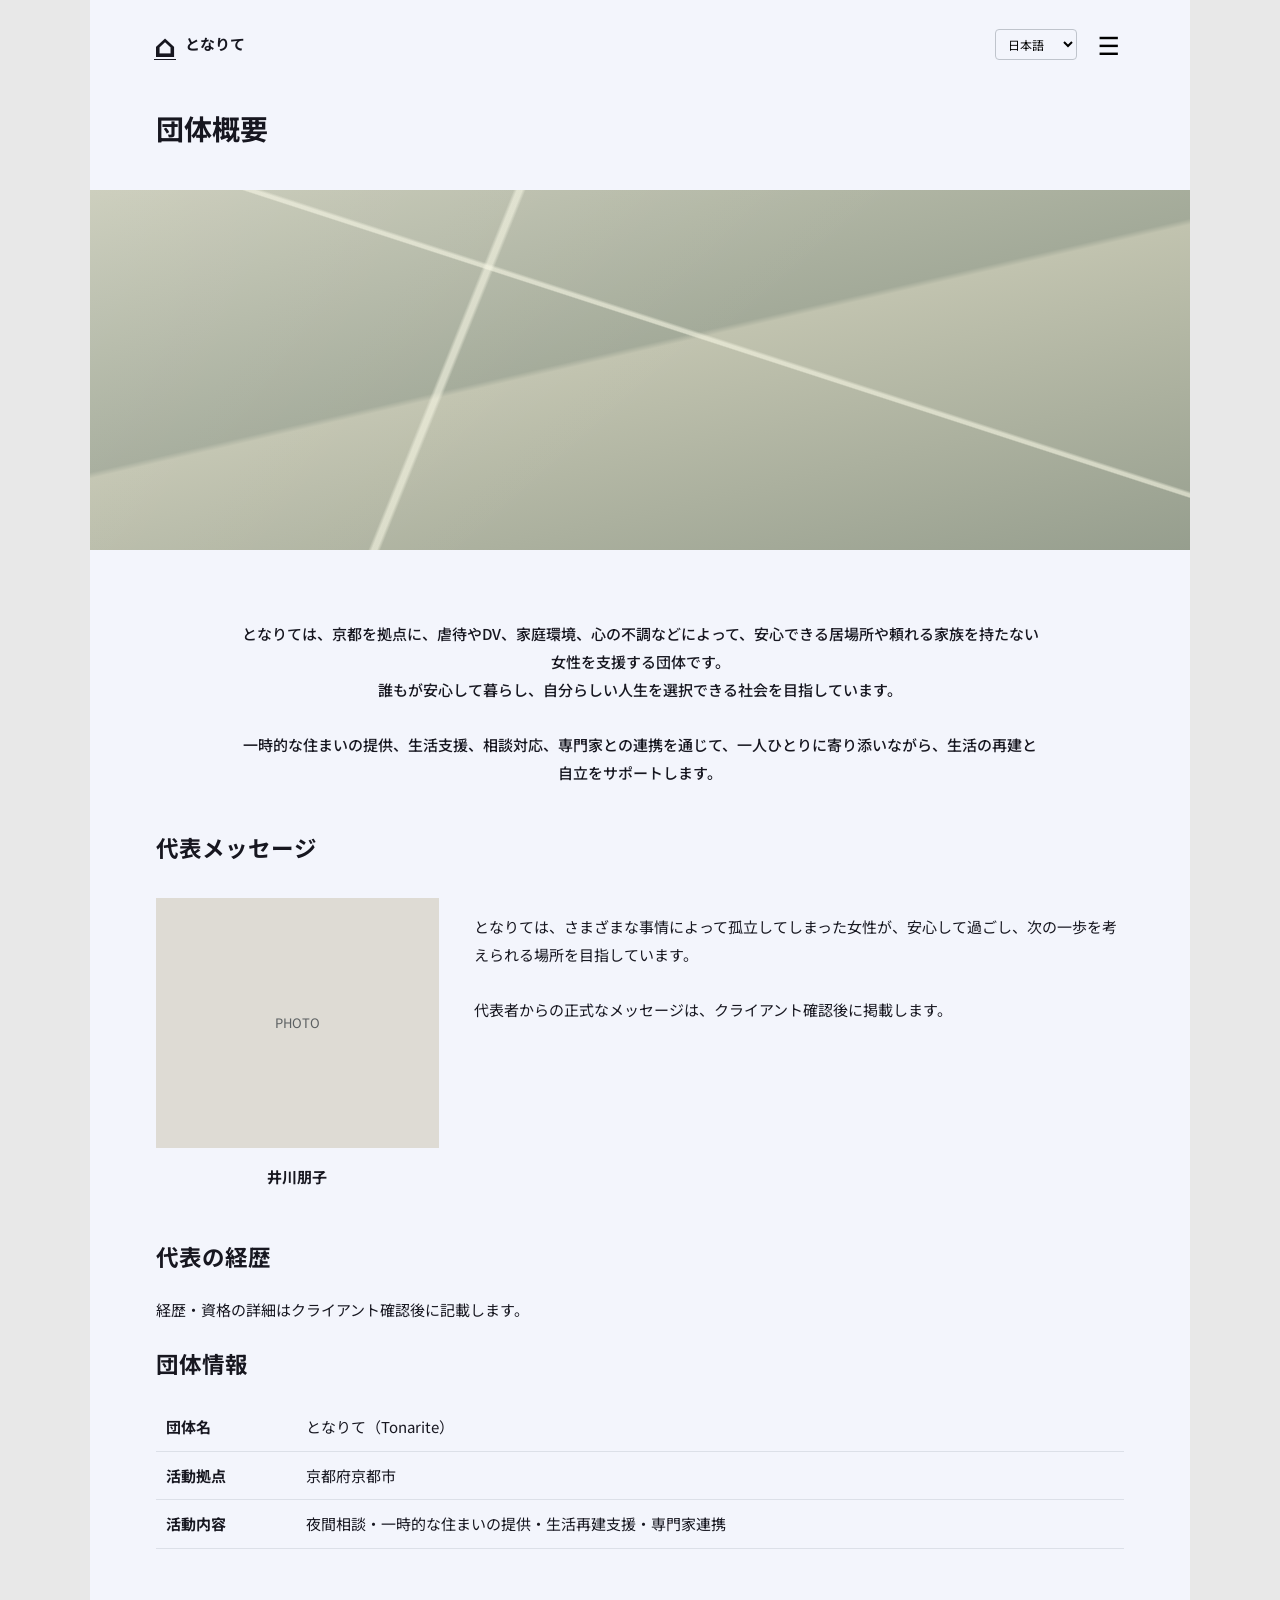
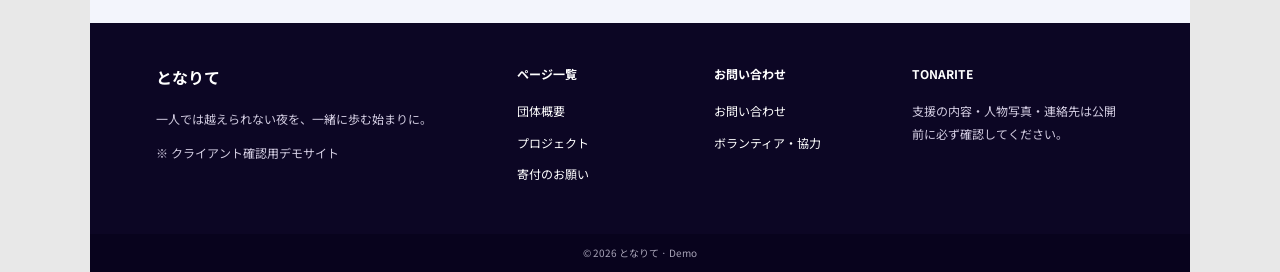
==== about.html @ 077ed41c "Add files via upload" ====
<!doctype html>
<html lang="ja"><head><meta charset="utf-8"><meta name="viewport" content="width=device-width,initial-scale=1"><meta name="description" content="となりて — 一人では越えられない夜を、一緒に歩む始まりに。"><title>団体概要 | となりて</title><link rel="stylesheet" href="style.css"></head>
<body data-page="about">
<header class="site-header"><a class="brand" href="index.html" aria-label="となりて ホーム"><span class="brand-icon">⌂</span><span>となりて</span></a><div class="header-actions"><label class="sr-only" for="lang">Language</label><select id="lang" aria-label="Language"><option value="ja">日本語</option><option value="en">English</option><option value="es">Español</option><option value="zh">中文</option></select><button class="menu-toggle" id="menu-toggle" aria-expanded="false" aria-controls="site-nav" aria-label="メニューを開く">☰</button></div><nav id="site-nav" class="site-nav" aria-label="主なメニュー"><a href="index.html" data-t="navHome">ホーム</a><a href="about.html" data-t="navAbout">団体概要</a><a href="projects.html" data-t="navProjects">プロジェクト</a><a href="donation.html" data-t="navDonate">寄付のお願い</a><a href="contact.html" data-t="navContact">お問い合わせ</a></nav></header>
<main id="app"></main>
<footer class="footer"><div class="footer-inner"><div><h2>となりて</h2><p data-t="footerLine">一人では越えられない夜を、一緒に歩む始まりに。</p><p class="small">※ クライアント確認用デモサイト</p></div><div><h3 data-t="footerExplore">ページ一覧</h3><a href="about.html" data-t="navAbout">団体概要</a><a href="projects.html" data-t="navProjects">プロジェクト</a><a href="donation.html" data-t="navDonate">寄付のお願い</a></div><div><h3 data-t="footerSupport">お問い合わせ</h3><a href="contact.html" data-t="navContact">お問い合わせ</a><a href="contact.html?type=general" data-t="navVolunteer">ボランティア・協力</a></div><div><h3>TONARITE</h3><p class="small" data-t="footerNotice">支援の内容・人物写真・連絡先は公開前に必ず確認してください。</p></div></div><div class="copyright">© 2026 となりて · Demo</div></footer>
<script src="script.js" defer></script></body></html>
---- style.css ----
@import url('https://fonts.googleapis.com/css2?family=Noto+Sans+JP:wght@400;500;600;700&display=swap');
:root{--bg:#f3f5fc;--ink:#171720;--navy:#0c0624;--muted:#53575d;--yellow:#ffda76;--sage:#a9ae99}*{box-sizing:border-box}html{scroll-behavior:smooth}body{margin:0;background:#e8e8e8;color:var(--ink);font:15px/1.85 'Noto Sans JP',system-ui,sans-serif}a{color:inherit}button,select,input,textarea{font:inherit}button,a,select{touch-action:manipulation}button{cursor:pointer}.site-header,main,.footer{max-width:1100px;margin:auto}.site-header{background:var(--bg);display:flex;align-items:center;justify-content:space-between;padding:20px 5%;position:relative;z-index:5;min-height:84px}.brand{display:flex;align-items:center;gap:9px;text-decoration:none;font-size:15px;font-weight:700}.brand-icon{font-size:31px;line-height:1;border-bottom:1px solid}.header-actions{display:flex;align-items:center;gap:15px}#lang{background:transparent;border:1px solid #bfc4cc;padding:5px 8px;border-radius:4px;font-size:12px}.menu-toggle{border:0;background:none;font-size:25px}.site-nav{display:none;position:absolute;top:100%;left:0;right:0;background:#fff;box-shadow:0 13px 20px #0002;padding:16px 5%;gap:13px;flex-direction:column}.site-nav.open{display:flex}.site-nav a{text-decoration:none;padding:7px 0;font-weight:600}.site-nav a:hover,.footer a:hover{text-decoration:underline}main{min-height:420px;background:var(--bg);padding-bottom:44px}.container{padding:30px 6%}.section{padding:24px 6% 36px}.section h2,.container h1{margin:0 0 16px;font-size:clamp(21px,2.5vw,29px);line-height:1.4}.section p{margin:0 auto 22px;max-width:760px}.center{text-align:center}.hero{background:var(--yellow);min-height:235px;display:grid;place-items:center;padding:45px 20px;text-align:center}.hero h1{font-size:clamp(22px,3.5vw,38px);line-height:1.65;max-width:720px;margin:0}.banner{min-height:220px;display:grid;place-items:center;padding:32px;text-align:center;position:relative;background-color:#adb19d;background-image:linear-gradient(112deg,transparent 34%,#f7f7e49a 34.3%,#f7f7e49a 34.7%,transparent 35%),linear-gradient(18deg,transparent 57%,#f7f7e499 57.2%,#f7f7e499 57.6%,transparent 58%),linear-gradient(167deg,#c7c9b6,#a3aa99 46%,#c1c3af 47%,#969e8e);overflow:hidden}.banner:after{content:'';position:absolute;inset:0;pointer-events:none;background:linear-gradient(140deg,#ffffff1c,transparent 55%)}.banner>*{position:relative;z-index:1}.banner a{text-decoration:none;font-weight:700}.banner:hover{filter:brightness(1.035)}.banner.large{min-height:360px}.banner.light{background-color:#e5e2de;background-image:linear-gradient(135deg,#e4e0db 40%,#c6c1bd 40%,#e1dedb 70%)}.banner.cover{color:#fff;text-shadow:0 1px 5px #0005}.intro{padding:45px 7%}.intro p{max-width:700px;margin:0 auto;font-weight:500}.project-grid,.activity-grid{display:grid;grid-template-columns:repeat(2,minmax(0,1fr));gap:22px}.project-tile{min-height:180px;display:flex;align-items:center;justify-content:center;color:#171720;text-decoration:none;font-weight:700;text-align:center;padding:15px}.project-tile:hover{transform:translateY(-3px);transition:.2s}.small{font-size:12px}.footer{color:#fff;background:var(--navy)}.footer-inner{padding:40px 6%;display:grid;grid-template-columns:2fr 1fr 1fr 1.3fr;gap:34px}.footer h2,.footer h3{font-size:16px;margin:0 0 15px}.footer h3{font-size:12px}.footer a{display:block;text-decoration:none;font-size:12px;margin-bottom:9px}.footer p{font-size:12px;color:#d2cce1}.copyright{text-align:center;padding:10px;background:#08031d;color:#a8a4b8;font-size:10px}.page-title{padding:15px 6% 35px}.page-title h1{font-size:28px;margin:0}.body-copy{max-width:800px;margin:40px auto;white-space:pre-line;text-align:center;font-weight:500}.split{display:grid;grid-template-columns:1fr 2.3fr;gap:35px;align-items:start;margin:30px 0}.portrait{min-height:250px;background:#dedbd4;display:grid;place-items:center;color:#5c6062;font-size:13px}.placeholder{min-height:170px;background:linear-gradient(140deg,#f1efed 0%,#c9c9c7 51%,#eee 52%);display:grid;place-items:center;color:#777;font-size:12px}.text-block{white-space:pre-line}.timeline{padding-left:20px}.timeline li{margin:7px 0}.info-table{width:100%;border-collapse:collapse}.info-table td{padding:10px;border-bottom:1px solid #dce0e8;vertical-align:top}.info-table td:first-child{font-weight:700;width:140px}.feature{padding:32px 0;scroll-margin-top:15px}.feature h2{font-size:21px;margin-bottom:8px}.feature p{margin:0 0 14px}.feature .banner{min-height:235px}.people{display:grid;grid-template-columns:repeat(4,1fr);gap:15px}.person{text-align:center}.person .portrait{min-height:145px}.donation-options{display:grid;grid-template-columns:repeat(3,1fr);gap:14px}.donation-choice{border:2px solid #d4d8df;background:#fff;padding:20px 8px;text-align:center;min-width:0}.donation-choice.active{border-color:#4e604d;background:#e3e9df}.donation-choice strong{display:block;font-size:24px}.donate-panel{max-width:720px;margin:20px auto;text-align:center}.segmented{display:flex;justify-content:center;flex-wrap:wrap;gap:6px;margin-bottom:20px}.segmented button{padding:10px 16px;border:1px solid #bdc2ca;background:#fff}.segmented button.active{background:var(--navy);color:#fff}.button{display:inline-block;border:0;background:var(--navy);color:white;text-decoration:none;font-weight:700;padding:14px 34px;margin:15px 0;text-align:center}.button:hover{background:#2a2050}.notice{color:#575b64;font-size:13px}.voice{display:grid;grid-template-columns:120px 1fr;gap:22px;margin:24px 0;align-items:center}.voice .placeholder{min-height:120px}.form-wrap{max-width:750px;margin:auto}.form-row{margin:18px 0}.form-row label{display:block;font-weight:600;margin-bottom:6px}.form-row input,.form-row textarea,.form-row select{background:#fff;border:1px solid #a9b0ba;padding:12px;width:100%;border-radius:3px}.form-row textarea{min-height:160px}.form-hint{font-size:12px;color:#555a62}.radio-pair{display:grid;grid-template-columns:1fr 1fr;gap:12px}.radio-card{border:1px solid #bbc2c9;padding:16px;background:#fff}.radio-card:has(input:checked){border:2px solid #62755c;background:#e7eee4}.status{padding:12px;margin-top:13px;background:#ffefce}.safety{background:#fff9eb;padding:18px;border-left:4px solid #e7b64b;font-size:13px}.sr-only{position:absolute;width:1px;height:1px;overflow:hidden;clip:rect(0,0,0,0)}@media(max-width:680px){body{font-size:14px}.site-header{padding:13px 5%;min-height:65px}.hero{min-height:230px}.banner.large{min-height:270px}.project-grid,.activity-grid{gap:12px}.project-tile{min-height:132px;font-size:12px}.footer-inner{grid-template-columns:repeat(2,1fr);gap:22px}.split{grid-template-columns:1fr}.portrait{min-height:180px}.people{grid-template-columns:repeat(2,1fr)}.donation-options{gap:7px}.donation-choice strong{font-size:18px}.donation-choice{padding:12px 4px}.voice{grid-template-columns:75px 1fr;gap:12px}.voice .placeholder{min-height:80px}.radio-pair{grid-template-columns:1fr}.info-table td:first-child{width:100px}.container{padding:26px 5%}}
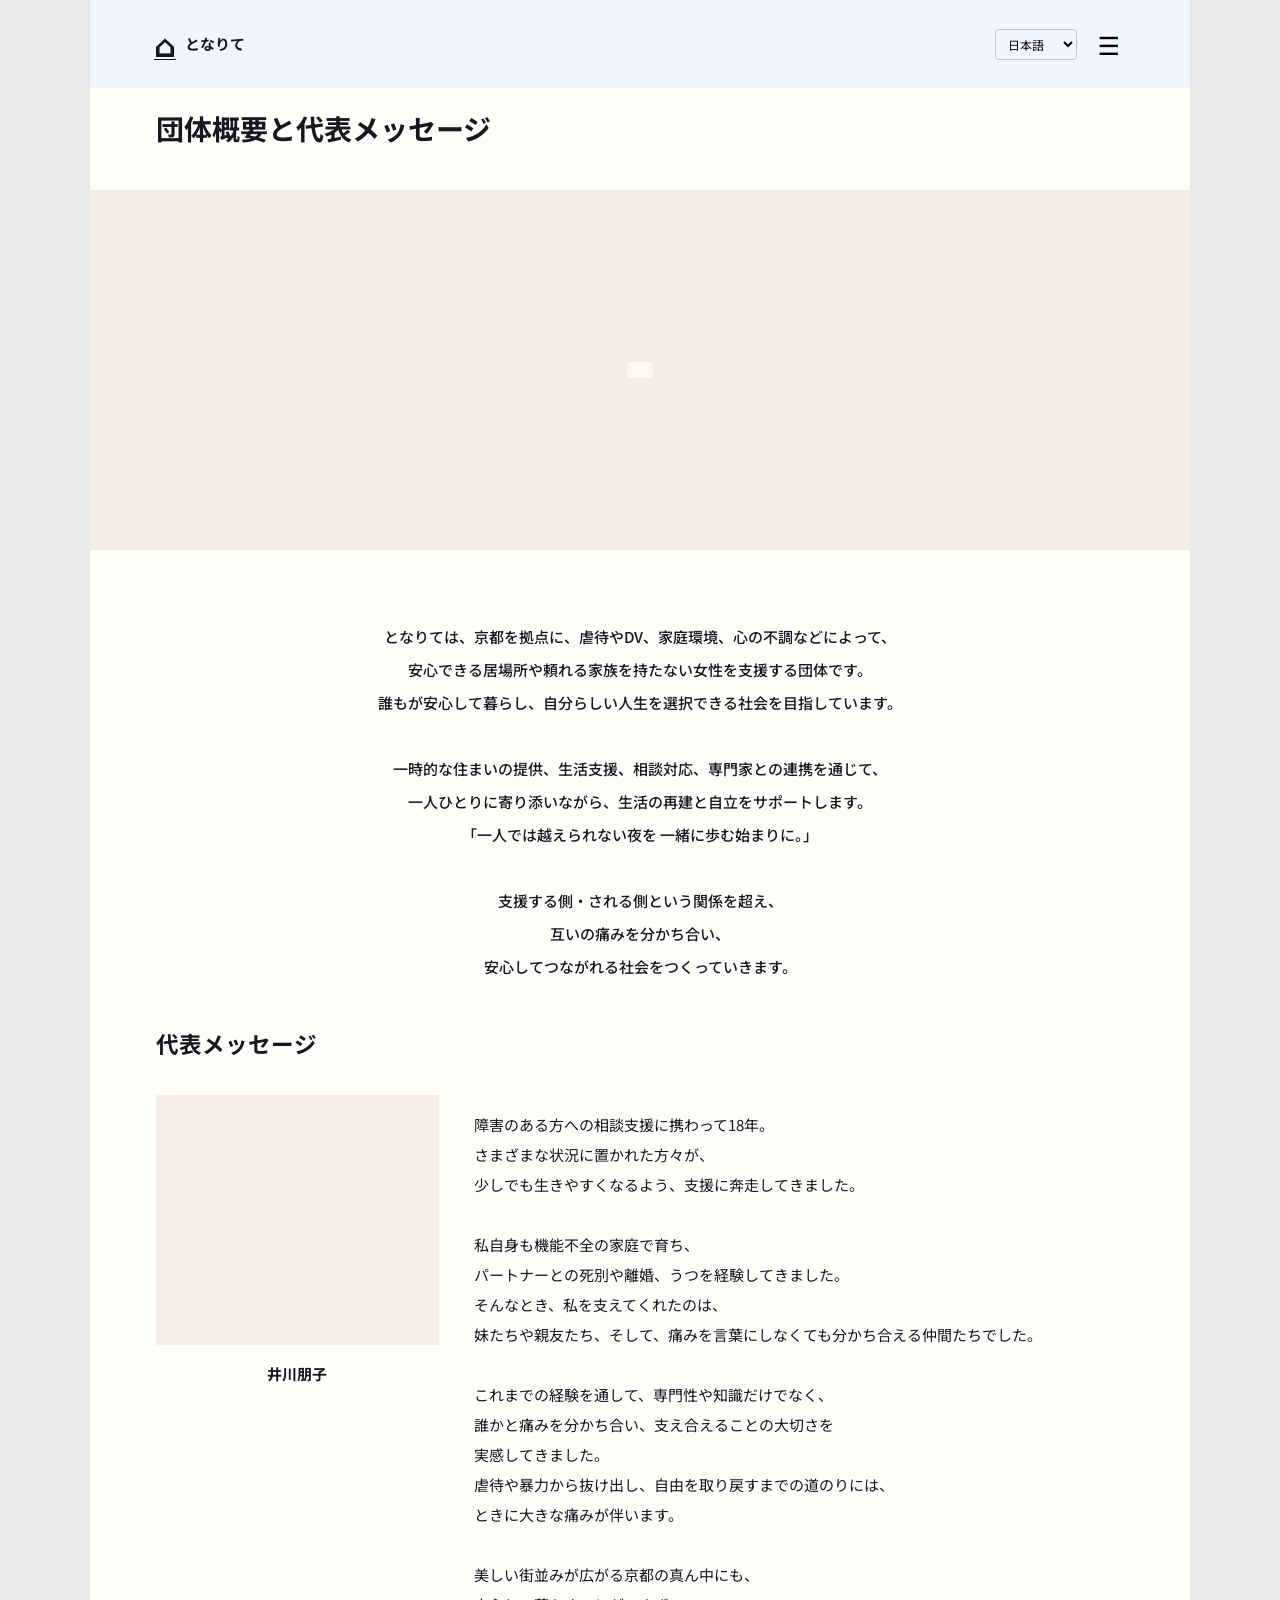
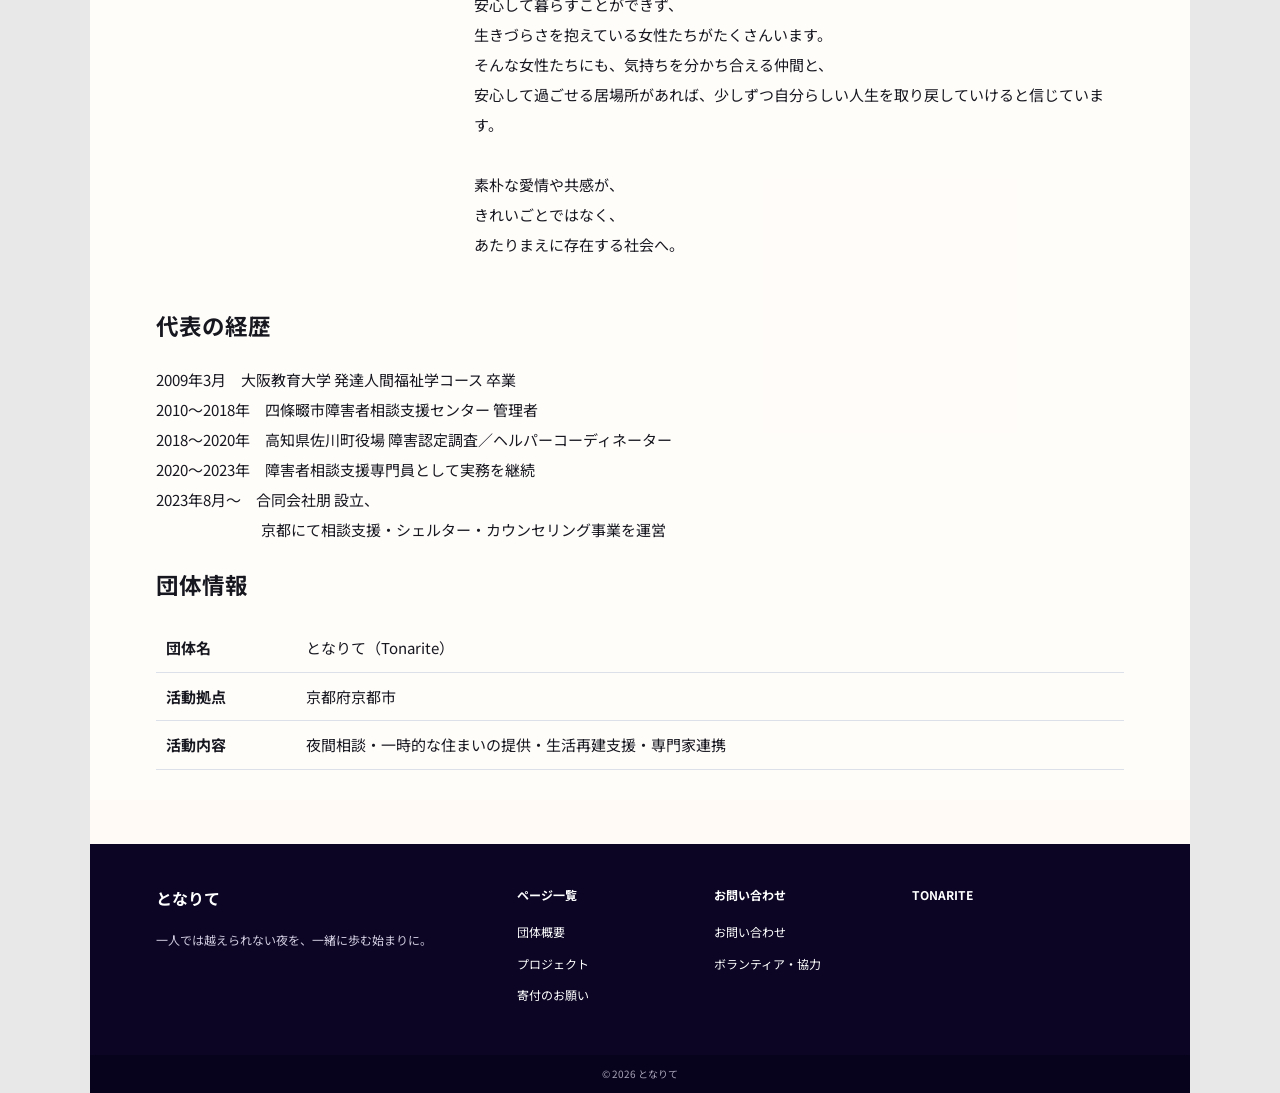
==== commit 02434e6d: "Add files via upload" ====
--- a/about.html
+++ b/about.html
@@ -3,5 +3,5 @@
 <body data-page="about">
 <header class="site-header"><a class="brand" href="index.html" aria-label="となりて ホーム"><span class="brand-icon">⌂</span><span>となりて</span></a><div class="header-actions"><label class="sr-only" for="lang">Language</label><select id="lang" aria-label="Language"><option value="ja">日本語</option><option value="en">English</option><option value="es">Español</option><option value="zh">中文</option></select><button class="menu-toggle" id="menu-toggle" aria-expanded="false" aria-controls="site-nav" aria-label="メニューを開く">☰</button></div><nav id="site-nav" class="site-nav" aria-label="主なメニュー"><a href="index.html" data-t="navHome">ホーム</a><a href="about.html" data-t="navAbout">団体概要</a><a href="projects.html" data-t="navProjects">プロジェクト</a><a href="donation.html" data-t="navDonate">寄付のお願い</a><a href="contact.html" data-t="navContact">お問い合わせ</a></nav></header>
 <main id="app"></main>
-<footer class="footer"><div class="footer-inner"><div><h2>となりて</h2><p data-t="footerLine">一人では越えられない夜を、一緒に歩む始まりに。</p><p class="small">※ クライアント確認用デモサイト</p></div><div><h3 data-t="footerExplore">ページ一覧</h3><a href="about.html" data-t="navAbout">団体概要</a><a href="projects.html" data-t="navProjects">プロジェクト</a><a href="donation.html" data-t="navDonate">寄付のお願い</a></div><div><h3 data-t="footerSupport">お問い合わせ</h3><a href="contact.html" data-t="navContact">お問い合わせ</a><a href="contact.html?type=general" data-t="navVolunteer">ボランティア・協力</a></div><div><h3>TONARITE</h3><p class="small" data-t="footerNotice">支援の内容・人物写真・連絡先は公開前に必ず確認してください。</p></div></div><div class="copyright">© 2026 となりて · Demo</div></footer>
+<footer class="footer"><div class="footer-inner"><div><h2>となりて</h2><p data-t="footerLine">一人では越えられない夜を、一緒に歩む始まりに。</p></div><div><h3 data-t="footerExplore">ページ一覧</h3><a href="about.html" data-t="navAbout">団体概要</a><a href="projects.html" data-t="navProjects">プロジェクト</a><a href="donation.html" data-t="navDonate">寄付のお願い</a></div><div><h3 data-t="footerSupport">お問い合わせ</h3><a href="contact.html" data-t="navContact">お問い合わせ</a><a href="contact.html?type=general" data-t="navVolunteer">ボランティア・協力</a></div><div><h3>TONARITE</h3></div></div><div class="copyright">© 2026 となりて</div></footer>
 <script src="script.js" defer></script></body></html>
--- a/style.css
+++ b/style.css
@@ -1,2 +1,27 @@
 @import url('https://fonts.googleapis.com/css2?family=Noto+Sans+JP:wght@400;500;600;700&display=swap');
-:root{--bg:#f3f5fc;--ink:#171720;--navy:#0c0624;--muted:#53575d;--yellow:#ffda76;--sage:#a9ae99}*{box-sizing:border-box}html{scroll-behavior:smooth}body{margin:0;background:#e8e8e8;color:var(--ink);font:15px/1.85 'Noto Sans JP',system-ui,sans-serif}a{color:inherit}button,select,input,textarea{font:inherit}button,a,select{touch-action:manipulation}button{cursor:pointer}.site-header,main,.footer{max-width:1100px;margin:auto}.site-header{background:var(--bg);display:flex;align-items:center;justify-content:space-between;padding:20px 5%;position:relative;z-index:5;min-height:84px}.brand{display:flex;align-items:center;gap:9px;text-decoration:none;font-size:15px;font-weight:700}.brand-icon{font-size:31px;line-height:1;border-bottom:1px solid}.header-actions{display:flex;align-items:center;gap:15px}#lang{background:transparent;border:1px solid #bfc4cc;padding:5px 8px;border-radius:4px;font-size:12px}.menu-toggle{border:0;background:none;font-size:25px}.site-nav{display:none;position:absolute;top:100%;left:0;right:0;background:#fff;box-shadow:0 13px 20px #0002;padding:16px 5%;gap:13px;flex-direction:column}.site-nav.open{display:flex}.site-nav a{text-decoration:none;padding:7px 0;font-weight:600}.site-nav a:hover,.footer a:hover{text-decoration:underline}main{min-height:420px;background:var(--bg);padding-bottom:44px}.container{padding:30px 6%}.section{padding:24px 6% 36px}.section h2,.container h1{margin:0 0 16px;font-size:clamp(21px,2.5vw,29px);line-height:1.4}.section p{margin:0 auto 22px;max-width:760px}.center{text-align:center}.hero{background:var(--yellow);min-height:235px;display:grid;place-items:center;padding:45px 20px;text-align:center}.hero h1{font-size:clamp(22px,3.5vw,38px);line-height:1.65;max-width:720px;margin:0}.banner{min-height:220px;display:grid;place-items:center;padding:32px;text-align:center;position:relative;background-color:#adb19d;background-image:linear-gradient(112deg,transparent 34%,#f7f7e49a 34.3%,#f7f7e49a 34.7%,transparent 35%),linear-gradient(18deg,transparent 57%,#f7f7e499 57.2%,#f7f7e499 57.6%,transparent 58%),linear-gradient(167deg,#c7c9b6,#a3aa99 46%,#c1c3af 47%,#969e8e);overflow:hidden}.banner:after{content:'';position:absolute;inset:0;pointer-events:none;background:linear-gradient(140deg,#ffffff1c,transparent 55%)}.banner>*{position:relative;z-index:1}.banner a{text-decoration:none;font-weight:700}.banner:hover{filter:brightness(1.035)}.banner.large{min-height:360px}.banner.light{background-color:#e5e2de;background-image:linear-gradient(135deg,#e4e0db 40%,#c6c1bd 40%,#e1dedb 70%)}.banner.cover{color:#fff;text-shadow:0 1px 5px #0005}.intro{padding:45px 7%}.intro p{max-width:700px;margin:0 auto;font-weight:500}.project-grid,.activity-grid{display:grid;grid-template-columns:repeat(2,minmax(0,1fr));gap:22px}.project-tile{min-height:180px;display:flex;align-items:center;justify-content:center;color:#171720;text-decoration:none;font-weight:700;text-align:center;padding:15px}.project-tile:hover{transform:translateY(-3px);transition:.2s}.small{font-size:12px}.footer{color:#fff;background:var(--navy)}.footer-inner{padding:40px 6%;display:grid;grid-template-columns:2fr 1fr 1fr 1.3fr;gap:34px}.footer h2,.footer h3{font-size:16px;margin:0 0 15px}.footer h3{font-size:12px}.footer a{display:block;text-decoration:none;font-size:12px;margin-bottom:9px}.footer p{font-size:12px;color:#d2cce1}.copyright{text-align:center;padding:10px;background:#08031d;color:#a8a4b8;font-size:10px}.page-title{padding:15px 6% 35px}.page-title h1{font-size:28px;margin:0}.body-copy{max-width:800px;margin:40px auto;white-space:pre-line;text-align:center;font-weight:500}.split{display:grid;grid-template-columns:1fr 2.3fr;gap:35px;align-items:start;margin:30px 0}.portrait{min-height:250px;background:#dedbd4;display:grid;place-items:center;color:#5c6062;font-size:13px}.placeholder{min-height:170px;background:linear-gradient(140deg,#f1efed 0%,#c9c9c7 51%,#eee 52%);display:grid;place-items:center;color:#777;font-size:12px}.text-block{white-space:pre-line}.timeline{padding-left:20px}.timeline li{margin:7px 0}.info-table{width:100%;border-collapse:collapse}.info-table td{padding:10px;border-bottom:1px solid #dce0e8;vertical-align:top}.info-table td:first-child{font-weight:700;width:140px}.feature{padding:32px 0;scroll-margin-top:15px}.feature h2{font-size:21px;margin-bottom:8px}.feature p{margin:0 0 14px}.feature .banner{min-height:235px}.people{display:grid;grid-template-columns:repeat(4,1fr);gap:15px}.person{text-align:center}.person .portrait{min-height:145px}.donation-options{display:grid;grid-template-columns:repeat(3,1fr);gap:14px}.donation-choice{border:2px solid #d4d8df;background:#fff;padding:20px 8px;text-align:center;min-width:0}.donation-choice.active{border-color:#4e604d;background:#e3e9df}.donation-choice strong{display:block;font-size:24px}.donate-panel{max-width:720px;margin:20px auto;text-align:center}.segmented{display:flex;justify-content:center;flex-wrap:wrap;gap:6px;margin-bottom:20px}.segmented button{padding:10px 16px;border:1px solid #bdc2ca;background:#fff}.segmented button.active{background:var(--navy);color:#fff}.button{display:inline-block;border:0;background:var(--navy);color:white;text-decoration:none;font-weight:700;padding:14px 34px;margin:15px 0;text-align:center}.button:hover{background:#2a2050}.notice{color:#575b64;font-size:13px}.voice{display:grid;grid-template-columns:120px 1fr;gap:22px;margin:24px 0;align-items:center}.voice .placeholder{min-height:120px}.form-wrap{max-width:750px;margin:auto}.form-row{margin:18px 0}.form-row label{display:block;font-weight:600;margin-bottom:6px}.form-row input,.form-row textarea,.form-row select{background:#fff;border:1px solid #a9b0ba;padding:12px;width:100%;border-radius:3px}.form-row textarea{min-height:160px}.form-hint{font-size:12px;color:#555a62}.radio-pair{display:grid;grid-template-columns:1fr 1fr;gap:12px}.radio-card{border:1px solid #bbc2c9;padding:16px;background:#fff}.radio-card:has(input:checked){border:2px solid #62755c;background:#e7eee4}.status{padding:12px;margin-top:13px;background:#ffefce}.safety{background:#fff9eb;padding:18px;border-left:4px solid #e7b64b;font-size:13px}.sr-only{position:absolute;width:1px;height:1px;overflow:hidden;clip:rect(0,0,0,0)}@media(max-width:680px){body{font-size:14px}.site-header{padding:13px 5%;min-height:65px}.hero{min-height:230px}.banner.large{min-height:270px}.project-grid,.activity-grid{gap:12px}.project-tile{min-height:132px;font-size:12px}.footer-inner{grid-template-columns:repeat(2,1fr);gap:22px}.split{grid-template-columns:1fr}.portrait{min-height:180px}.people{grid-template-columns:repeat(2,1fr)}.donation-options{gap:7px}.donation-choice strong{font-size:18px}.donation-choice{padding:12px 4px}.voice{grid-template-columns:75px 1fr;gap:12px}.voice .placeholder{min-height:80px}.radio-pair{grid-template-columns:1fr}.info-table td:first-child{width:100px}.container{padding:26px 5%}}+:root{--bg:#f3f5fc;--ink:#171720;--navy:#0c0624;--muted:#53575d;--yellow:#ffda76;--sage:#a9ae99}*{box-sizing:border-box}html{scroll-behavior:smooth}body{margin:0;background:#e8e8e8;color:var(--ink);font:15px/1.85 'Noto Sans JP',system-ui,sans-serif}a{color:inherit}button,select,input,textarea{font:inherit}button,a,select{touch-action:manipulation}button{cursor:pointer}.site-header,main,.footer{max-width:1100px;margin:auto}.site-header{background:var(--bg);display:flex;align-items:center;justify-content:space-between;padding:20px 5%;position:relative;z-index:5;min-height:84px}.brand{display:flex;align-items:center;gap:9px;text-decoration:none;font-size:15px;font-weight:700}.brand-icon{font-size:31px;line-height:1;border-bottom:1px solid}.header-actions{display:flex;align-items:center;gap:15px}#lang{background:transparent;border:1px solid #bfc4cc;padding:5px 8px;border-radius:4px;font-size:12px}.menu-toggle{border:0;background:none;font-size:25px}.site-nav{display:none;position:absolute;top:100%;left:0;right:0;background:#fff;box-shadow:0 13px 20px #0002;padding:16px 5%;gap:13px;flex-direction:column}.site-nav.open{display:flex}.site-nav a{text-decoration:none;padding:7px 0;font-weight:600}.site-nav a:hover,.footer a:hover{text-decoration:underline}main{min-height:420px;background:var(--bg);padding-bottom:44px}.container{padding:30px 6%}.section{padding:24px 6% 36px}.section h2,.container h1{margin:0 0 16px;font-size:clamp(21px,2.5vw,29px);line-height:1.4}.section p{margin:0 auto 22px;max-width:760px}.center{text-align:center}.hero{background:var(--yellow);min-height:235px;display:grid;place-items:center;padding:45px 20px;text-align:center}.hero h1{font-size:clamp(22px,3.5vw,38px);line-height:1.65;max-width:720px;margin:0}.banner{min-height:220px;display:grid;place-items:center;padding:32px;text-align:center;position:relative;background-color:#adb19d;background-image:linear-gradient(112deg,transparent 34%,#f7f7e49a 34.3%,#f7f7e49a 34.7%,transparent 35%),linear-gradient(18deg,transparent 57%,#f7f7e499 57.2%,#f7f7e499 57.6%,transparent 58%),linear-gradient(167deg,#c7c9b6,#a3aa99 46%,#c1c3af 47%,#969e8e);overflow:hidden}.banner:after{content:'';position:absolute;inset:0;pointer-events:none;background:linear-gradient(140deg,#ffffff1c,transparent 55%)}.banner>*{position:relative;z-index:1}.banner a{text-decoration:none;font-weight:700}.banner:hover{filter:brightness(1.035)}.banner.large{min-height:360px}.banner.light{background-color:#e5e2de;background-image:linear-gradient(135deg,#e4e0db 40%,#c6c1bd 40%,#e1dedb 70%)}.banner.cover{color:#fff;text-shadow:0 1px 5px #0005}.intro{padding:45px 7%}.intro p{max-width:700px;margin:0 auto;font-weight:500}.project-grid,.activity-grid{display:grid;grid-template-columns:repeat(2,minmax(0,1fr));gap:22px}.project-tile{min-height:180px;display:flex;align-items:center;justify-content:center;color:#171720;text-decoration:none;font-weight:700;text-align:center;padding:15px}.project-tile:hover{transform:translateY(-3px);transition:.2s}.small{font-size:12px}.footer{color:#fff;background:var(--navy)}.footer-inner{padding:40px 6%;display:grid;grid-template-columns:2fr 1fr 1fr 1.3fr;gap:34px}.footer h2,.footer h3{font-size:16px;margin:0 0 15px}.footer h3{font-size:12px}.footer a{display:block;text-decoration:none;font-size:12px;margin-bottom:9px}.footer p{font-size:12px;color:#d2cce1}.copyright{text-align:center;padding:10px;background:#08031d;color:#a8a4b8;font-size:10px}.page-title{padding:15px 6% 35px}.page-title h1{font-size:28px;margin:0}.body-copy{max-width:800px;margin:40px auto;white-space:pre-line;text-align:center;font-weight:500}.split{display:grid;grid-template-columns:1fr 2.3fr;gap:35px;align-items:start;margin:30px 0}.portrait{min-height:250px;background:#dedbd4;display:grid;place-items:center;color:#5c6062;font-size:13px}.placeholder{min-height:170px;background:linear-gradient(140deg,#f1efed 0%,#c9c9c7 51%,#eee 52%);display:grid;place-items:center;color:#777;font-size:12px}.text-block{white-space:pre-line}.timeline{padding-left:20px}.timeline li{margin:7px 0}.info-table{width:100%;border-collapse:collapse}.info-table td{padding:10px;border-bottom:1px solid #dce0e8;vertical-align:top}.info-table td:first-child{font-weight:700;width:140px}.feature{padding:32px 0;scroll-margin-top:15px}.feature h2{font-size:21px;margin-bottom:8px}.feature p{margin:0 0 14px}.feature .banner{min-height:235px}.people{display:grid;grid-template-columns:repeat(4,1fr);gap:15px}.person{text-align:center}.person .portrait{min-height:145px}.donation-options{display:grid;grid-template-columns:repeat(3,1fr);gap:14px}.donation-choice{border:2px solid #d4d8df;background:#fff;padding:20px 8px;text-align:center;min-width:0}.donation-choice.active{border-color:#4e604d;background:#e3e9df}.donation-choice strong{display:block;font-size:24px}.donate-panel{max-width:720px;margin:20px auto;text-align:center}.segmented{display:flex;justify-content:center;flex-wrap:wrap;gap:6px;margin-bottom:20px}.segmented button{padding:10px 16px;border:1px solid #bdc2ca;background:#fff}.segmented button.active{background:var(--navy);color:#fff}.button{display:inline-block;border:0;background:var(--navy);color:white;text-decoration:none;font-weight:700;padding:14px 34px;margin:15px 0;text-align:center}.button:hover{background:#2a2050}.notice{color:#575b64;font-size:13px}.voice{display:grid;grid-template-columns:120px 1fr;gap:22px;margin:24px 0;align-items:center}.voice .placeholder{min-height:120px}.form-wrap{max-width:750px;margin:auto}.form-row{margin:18px 0}.form-row label{display:block;font-weight:600;margin-bottom:6px}.form-row input,.form-row textarea,.form-row select{background:#fff;border:1px solid #a9b0ba;padding:12px;width:100%;border-radius:3px}.form-row textarea{min-height:160px}.form-hint{font-size:12px;color:#555a62}.radio-pair{display:grid;grid-template-columns:1fr 1fr;gap:12px}.radio-card{border:1px solid #bbc2c9;padding:16px;background:#fff}.radio-card:has(input:checked){border:2px solid #62755c;background:#e7eee4}.status{padding:12px;margin-top:13px;background:#ffefce}.safety{background:#fff9eb;padding:18px;border-left:4px solid #e7b64b;font-size:13px}.sr-only{position:absolute;width:1px;height:1px;overflow:hidden;clip:rect(0,0,0,0)}@media(max-width:680px){body{font-size:14px}.site-header{padding:13px 5%;min-height:65px}.hero{min-height:230px}.banner.large{min-height:270px}.project-grid,.activity-grid{gap:12px}.project-tile{min-height:132px;font-size:12px}.footer-inner{grid-template-columns:repeat(2,1fr);gap:22px}.split{grid-template-columns:1fr}.portrait{min-height:180px}.people{grid-template-columns:repeat(2,1fr)}.donation-options{gap:7px}.donation-choice strong{font-size:18px}.donation-choice{padding:12px 4px}.voice{grid-template-columns:75px 1fr;gap:12px}.voice .placeholder{min-height:80px}.radio-pair{grid-template-columns:1fr}.info-table td:first-child{width:100px}.container{padding:26px 5%}}
+/* Tonarite original watercolor artwork */
+main{background:#fffaf5 url('assets/site-watercolor-bg.webp') center top/100% auto repeat-y;}
+.section,.container,.page-title{background:rgba(255,255,255,.48)}
+.hero{background:linear-gradient(100deg,rgba(255,230,176,.82),rgba(255,246,228,.77)),url('assets/about-landscape.webp') center 52%/cover;}
+.banner{background-color:#f3e9df;background-image:url('assets/about-landscape.webp');background-position:center;background-size:cover;}
+.banner::after{background:rgba(255,250,246,.19)}
+.banner a,.banner strong{display:inline-block;padding:8px 13px;background:rgba(255,251,247,.76);border-radius:4px;text-shadow:none;color:#27212b;}
+.about-image{background-image:url('assets/about-landscape.webp')}
+.donation-image{background-image:url('assets/donation-hands.webp')}
+.recruit-image{background-image:url('assets/recruit-workspace.webp')}
+.contact-image{background-image:url('assets/watercolor-florals.webp')}
+.tile-1{background-image:url('assets/night-consultation.webp')}
+.tile-2{background-image:url('assets/safe-room.webp')}
+.tile-3{background-image:url('assets/living-support.webp')}
+.tile-4{background-image:url('assets/expert-support.webp')}
+.banner.project-tile{background-size:cover;background-position:center;}
+.portrait-floral{background:#f7eee8 url('assets/watercolor-florals.webp') center/cover no-repeat;color:transparent}
+.watercolor-story{background:#f7eee8 url('assets/new-beginnings.webp') center/cover no-repeat;color:transparent}
+.person:nth-child(even) .portrait-floral{background-image:url('assets/recruit-workspace.webp')}
+.banner.cover{color:var(--ink);text-shadow:none}
+.banner.light{background-image:url('assets/donation-hands.webp')}
+@media(max-width:680px){main{background-size:100% auto}.banner{min-height:165px}}
+
+/* 2026-10-25 content revisions */
+.project-copy,.history-copy{white-space:pre-line}.history-copy{line-height:2.15}.text-block{line-height:2}.impact-section{max-width:920px;margin:38px auto 26px}.impact-section>h2{text-align:left;font-size:clamp(20px,3vw,27px);margin-bottom:25px}.impact-grid{display:grid;grid-template-columns:repeat(3,minmax(0,1fr));gap:28px}.impact-card{min-width:0;text-align:center;background:rgba(255,255,255,.7);padding:16px;border-radius:12px}.impact-card h3{font-size:clamp(22px,3vw,29px);margin:0 0 14px}.impact-card img{display:block;width:100%;aspect-ratio:1.35;object-fit:cover;border-radius:6px}.impact-card p{font-size:16px;font-weight:700;margin:13px auto 0}.impact-foot,.tax-note{font-size:12px;color:#575968}.frequency-help{font-weight:700;margin-top:22px!important}.tax-note{margin-top:-8px!important}.body-copy{line-height:2.2}@media(max-width:680px){.impact-grid{gap:9px}.impact-card{padding:8px}.impact-card p{font-size:12px}.impact-card h3{font-size:21px}.impact-section{margin:28px auto}}
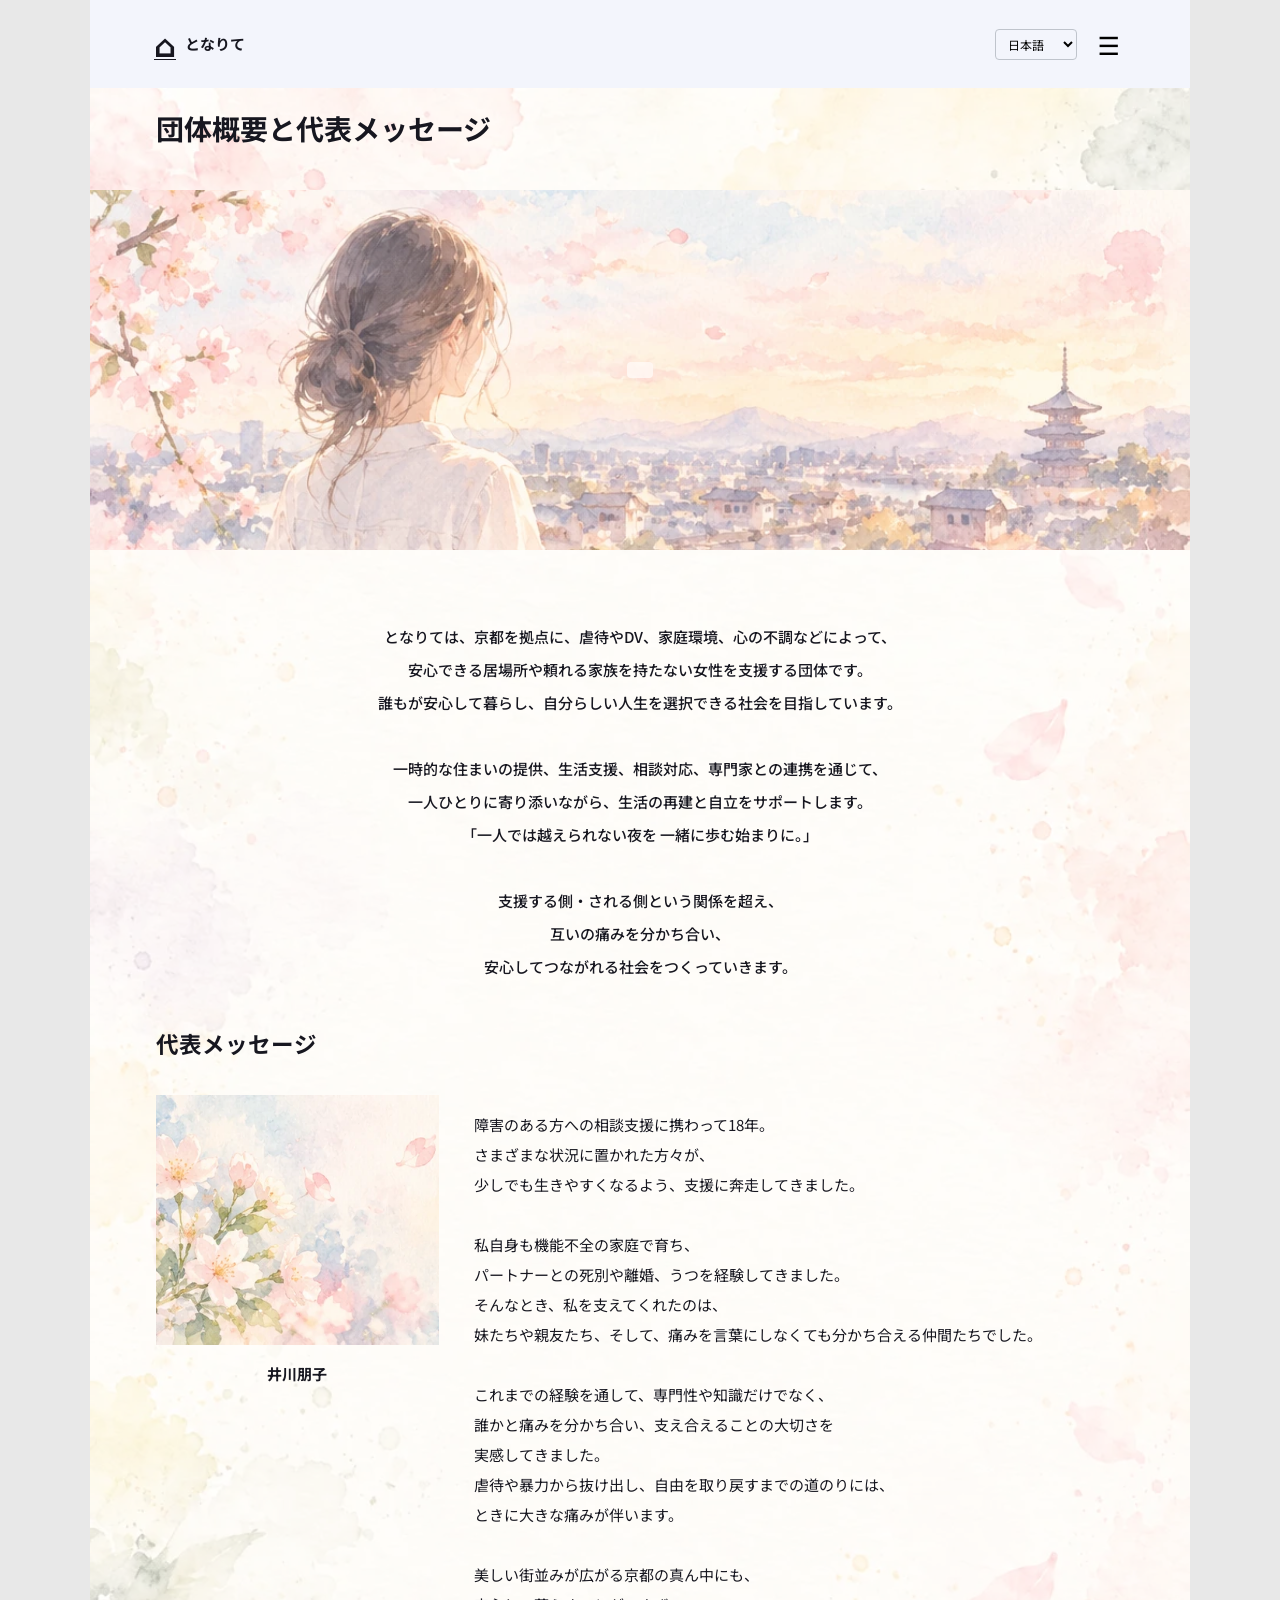
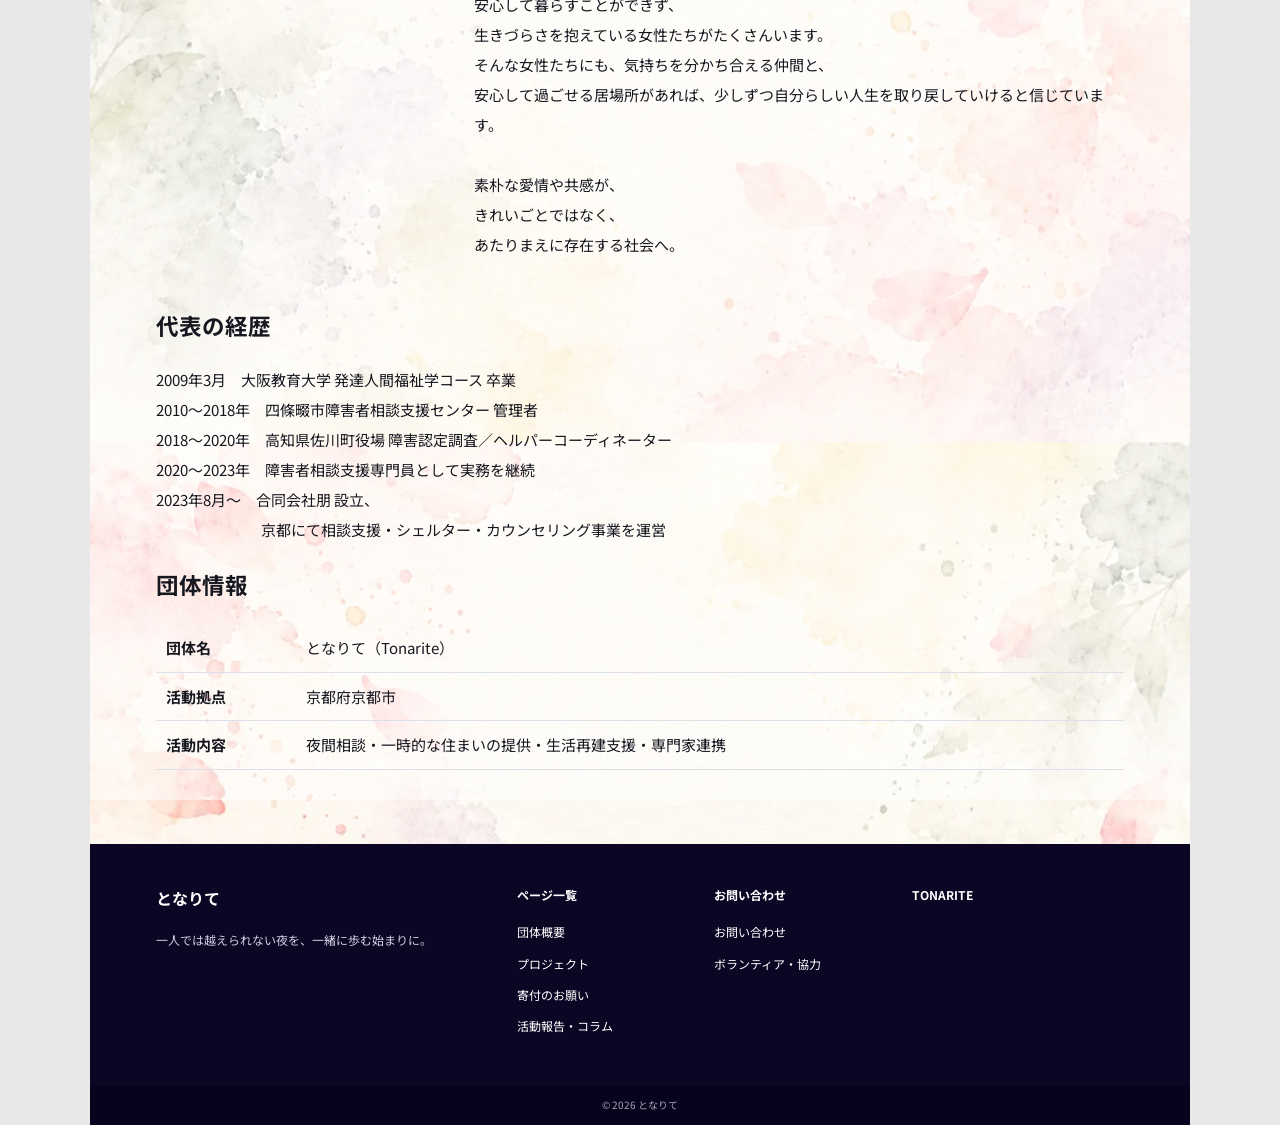
==== commit 2c0011df: "Add files via upload" ====
--- a/about.html
+++ b/about.html
@@ -1,7 +1,7 @@
 <!doctype html>
-<html lang="ja"><head><meta charset="utf-8"><meta name="viewport" content="width=device-width,initial-scale=1"><meta name="description" content="となりて — 一人では越えられない夜を、一緒に歩む始まりに。"><title>団体概要 | となりて</title><link rel="stylesheet" href="style.css"></head>
+<html lang="ja"><head><meta charset="utf-8"><meta name="viewport" content="width=device-width,initial-scale=1"><meta name="description" content="となりて — 一人では越えられない夜を、一緒に歩む始まりに。"><title>団体概要 | となりて</title><link rel="stylesheet" href="style.css?v=20261026"></head>
 <body data-page="about">
-<header class="site-header"><a class="brand" href="index.html" aria-label="となりて ホーム"><span class="brand-icon">⌂</span><span>となりて</span></a><div class="header-actions"><label class="sr-only" for="lang">Language</label><select id="lang" aria-label="Language"><option value="ja">日本語</option><option value="en">English</option><option value="es">Español</option><option value="zh">中文</option></select><button class="menu-toggle" id="menu-toggle" aria-expanded="false" aria-controls="site-nav" aria-label="メニューを開く">☰</button></div><nav id="site-nav" class="site-nav" aria-label="主なメニュー"><a href="index.html" data-t="navHome">ホーム</a><a href="about.html" data-t="navAbout">団体概要</a><a href="projects.html" data-t="navProjects">プロジェクト</a><a href="donation.html" data-t="navDonate">寄付のお願い</a><a href="contact.html" data-t="navContact">お問い合わせ</a></nav></header>
+<header class="site-header"><a class="brand" href="index.html" aria-label="となりて ホーム"><span class="brand-icon">⌂</span><span>となりて</span></a><div class="header-actions"><label class="sr-only" for="lang">Language</label><select id="lang" aria-label="Language"><option value="ja">日本語</option><option value="en">English</option><option value="es">Español</option><option value="zh">中文</option></select><button class="menu-toggle" id="menu-toggle" aria-expanded="false" aria-controls="site-nav" aria-label="メニューを開く">☰</button></div><nav id="site-nav" class="site-nav" aria-label="主なメニュー"><a href="index.html" data-t="navHome">ホーム</a><a href="about.html" data-t="navAbout">団体概要</a><a href="projects.html" data-t="navProjects">プロジェクト</a><a href="donation.html" data-t="navDonate">寄付のお願い</a><a href="contact.html" data-t="navContact">お問い合わせ</a><a href="articles.html" class="nav-articles">活動報告・コラム</a></nav></header>
 <main id="app"></main>
-<footer class="footer"><div class="footer-inner"><div><h2>となりて</h2><p data-t="footerLine">一人では越えられない夜を、一緒に歩む始まりに。</p></div><div><h3 data-t="footerExplore">ページ一覧</h3><a href="about.html" data-t="navAbout">団体概要</a><a href="projects.html" data-t="navProjects">プロジェクト</a><a href="donation.html" data-t="navDonate">寄付のお願い</a></div><div><h3 data-t="footerSupport">お問い合わせ</h3><a href="contact.html" data-t="navContact">お問い合わせ</a><a href="contact.html?type=general" data-t="navVolunteer">ボランティア・協力</a></div><div><h3>TONARITE</h3></div></div><div class="copyright">© 2026 となりて</div></footer>
-<script src="script.js" defer></script></body></html>+<footer class="footer"><div class="footer-inner"><div><h2>となりて</h2><p data-t="footerLine">一人では越えられない夜を、一緒に歩む始まりに。</p></div><div><h3 data-t="footerExplore">ページ一覧</h3><a href="about.html" data-t="navAbout">団体概要</a><a href="projects.html" data-t="navProjects">プロジェクト</a><a href="donation.html" data-t="navDonate">寄付のお願い</a><a href="articles.html">活動報告・コラム</a></div><div><h3 data-t="footerSupport">お問い合わせ</h3><a href="contact.html" data-t="navContact">お問い合わせ</a><a href="contact.html?type=general" data-t="navVolunteer">ボランティア・協力</a></div><div><h3>TONARITE</h3></div></div><div class="copyright">© 2026 となりて</div></footer>
+<script src="script.js?v=20261026" defer></script></body></html>
--- a/style.css
+++ b/style.css
@@ -25,3 +25,6 @@
 
 /* 2026-10-25 content revisions */
 .project-copy,.history-copy{white-space:pre-line}.history-copy{line-height:2.15}.text-block{line-height:2}.impact-section{max-width:920px;margin:38px auto 26px}.impact-section>h2{text-align:left;font-size:clamp(20px,3vw,27px);margin-bottom:25px}.impact-grid{display:grid;grid-template-columns:repeat(3,minmax(0,1fr));gap:28px}.impact-card{min-width:0;text-align:center;background:rgba(255,255,255,.7);padding:16px;border-radius:12px}.impact-card h3{font-size:clamp(22px,3vw,29px);margin:0 0 14px}.impact-card img{display:block;width:100%;aspect-ratio:1.35;object-fit:cover;border-radius:6px}.impact-card p{font-size:16px;font-weight:700;margin:13px auto 0}.impact-foot,.tax-note{font-size:12px;color:#575968}.frequency-help{font-weight:700;margin-top:22px!important}.tax-note{margin-top:-8px!important}.body-copy{line-height:2.2}@media(max-width:680px){.impact-grid{gap:9px}.impact-card{padding:8px}.impact-card p{font-size:12px}.impact-card h3{font-size:21px}.impact-section{margin:28px auto}}
+
+/* News & stories: watercolor theme */
+.news-heading{display:flex;align-items:center;justify-content:space-between;gap:12px;margin-bottom:18px}.news-heading h2{margin:0}.news-more,.article-back{font-weight:700;text-underline-offset:4px}.article-grid{display:grid;grid-template-columns:repeat(3,minmax(0,1fr));gap:22px}.article-card{display:block;overflow:hidden;border-radius:14px;background:rgba(255,255,255,.85);text-decoration:none;box-shadow:0 8px 30px #1a183112;transition:transform .2s ease,box-shadow .2s ease}.article-card:hover{transform:translateY(-3px);box-shadow:0 12px 34px #1a18311e}.article-card img{width:100%;height:175px;object-fit:cover;display:block}.article-card-copy{padding:17px}.article-card h3{margin:6px 0 8px;font-size:18px;line-height:1.5}.article-card p{font-size:13px;line-height:1.8;color:#55556b}.article-category{color:#66705e;font-size:12px;font-weight:700;letter-spacing:.04em}.article-next{font-size:13px;font-weight:700}.article-lead{font-size:16px}.article-demo-note{background:#fff9e9;border-left:3px solid #cfb777;padding:10px 13px;font-size:12px;line-height:1.6;color:#5a5146}.article-filter{display:flex;gap:9px;flex-wrap:wrap;margin:25px 0}.article-filter button{padding:7px 15px;border:1px solid #bac5ae;border-radius:99px;background:#ffffffc7;font-size:13px}.article-filter button.active{background:#849678;color:white;border-color:#849678}.article-detail{max-width:850px;margin:0 auto;padding:40px clamp(20px,6vw,65px) 80px}.article-detail h1{font-size:clamp(23px,4vw,36px);line-height:1.5;margin:10px 0 30px}.article-feature-image{display:block;width:100%;aspect-ratio:1.8;object-fit:cover;border-radius:12px}.article-content{font-size:16px;line-height:2.15;margin:30px 0}.article-content p{margin:0 0 1.5em}.article-back{display:inline-block;margin:15px 0}.article-detail .article-category{margin-top:20px}@media(max-width:800px){.article-grid{grid-template-columns:repeat(2,minmax(0,1fr))}}@media(max-width:560px){.article-grid{grid-template-columns:1fr}.article-card img{height:190px}.news-heading{align-items:flex-start}.news-more{font-size:12px}}
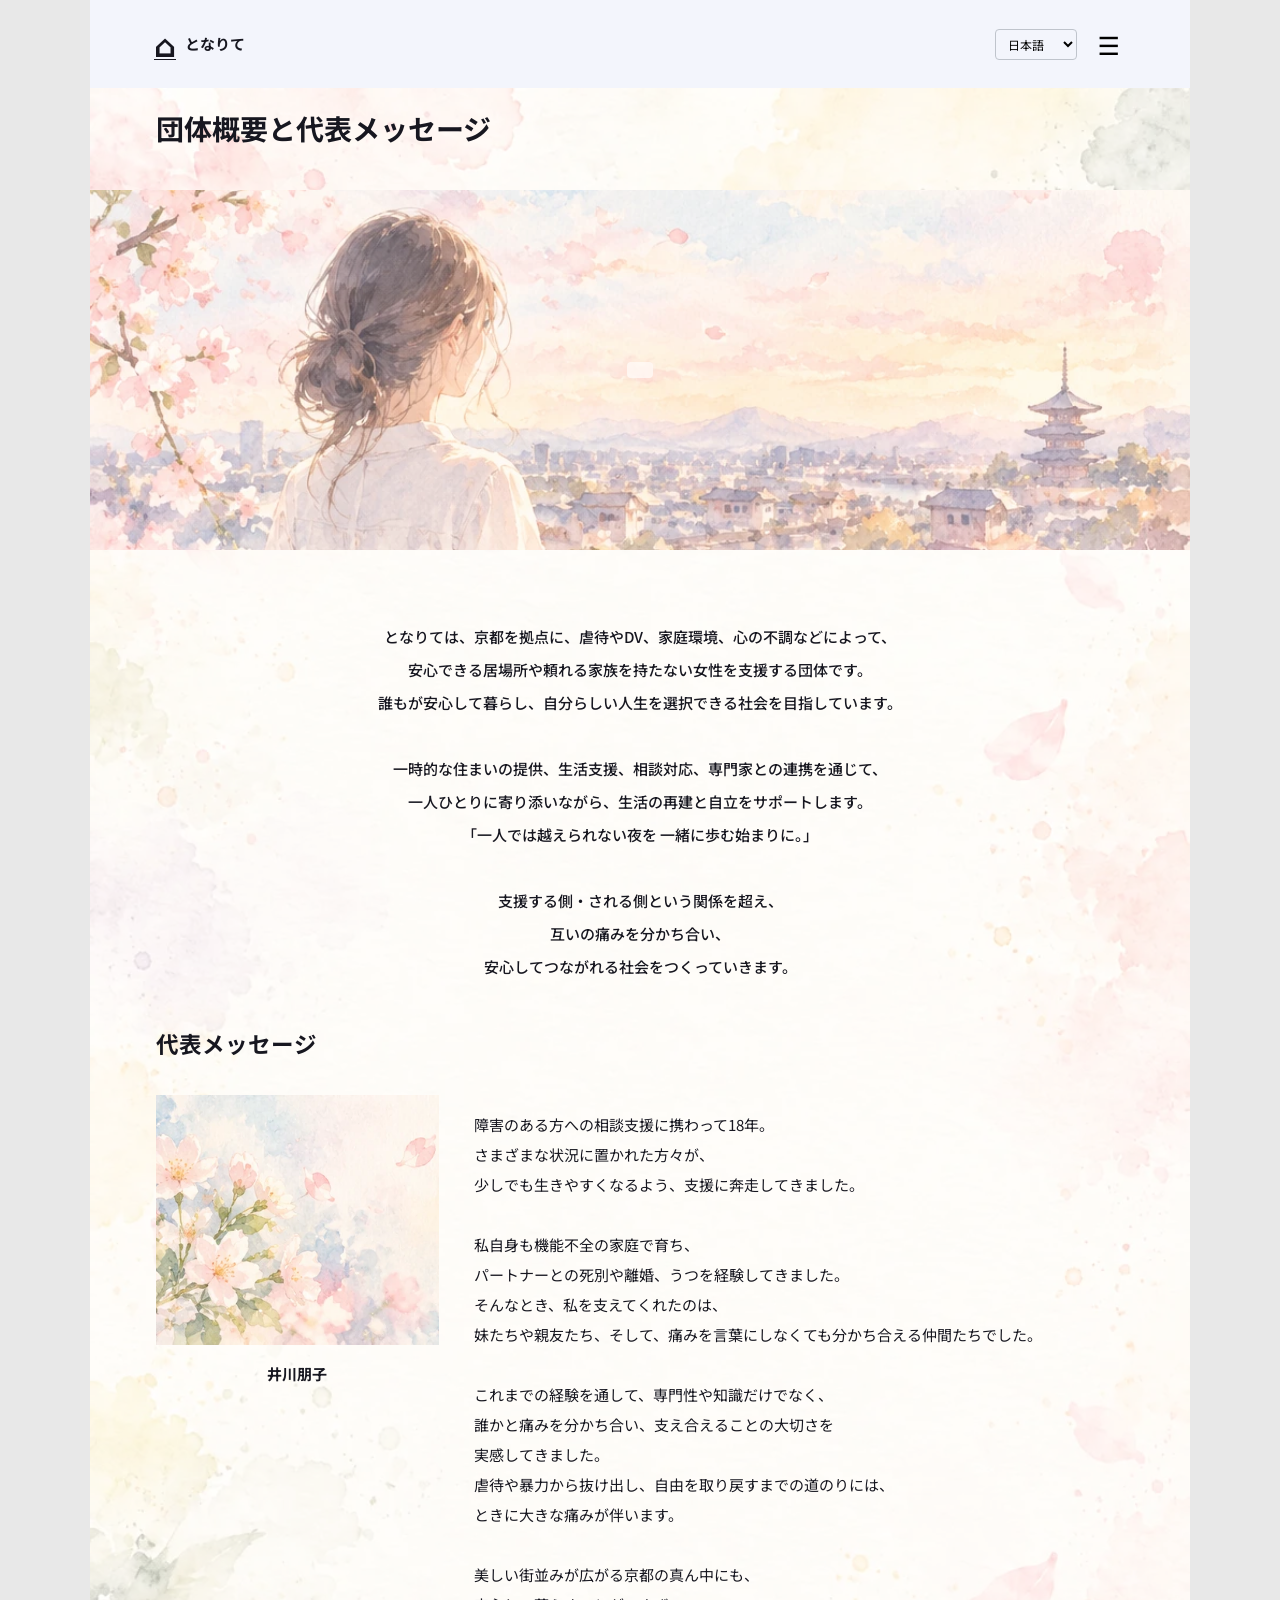
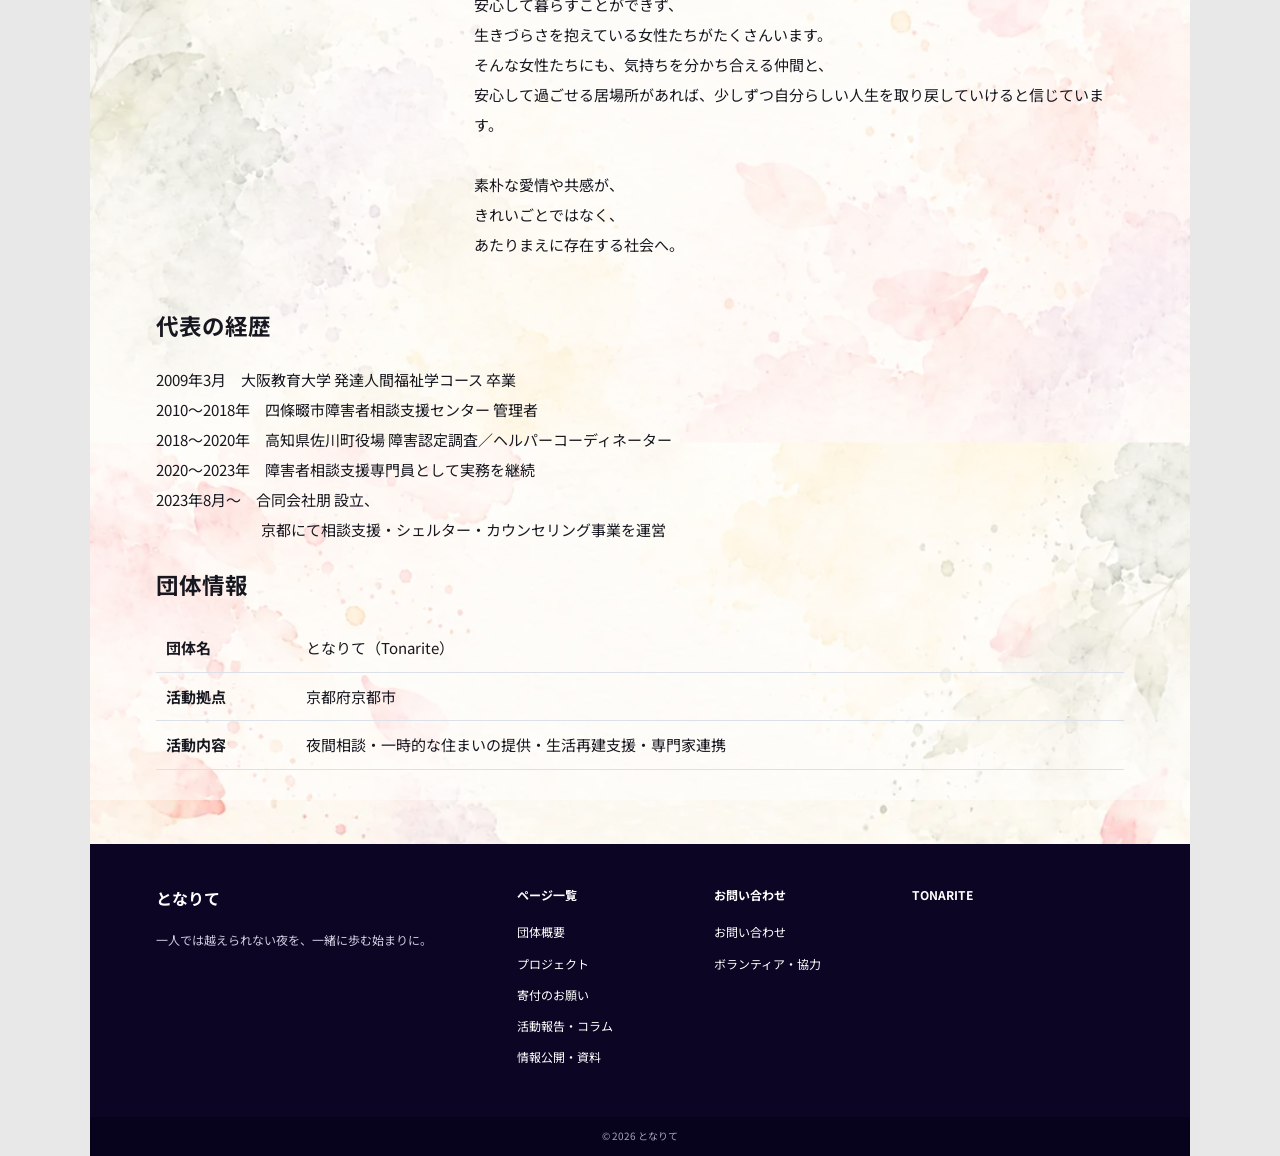
==== commit d4b145fb: "Add files via upload" ====
--- a/about.html
+++ b/about.html
@@ -1,7 +1,7 @@
 <!doctype html>
-<html lang="ja"><head><meta charset="utf-8"><meta name="viewport" content="width=device-width,initial-scale=1"><meta name="description" content="となりて — 一人では越えられない夜を、一緒に歩む始まりに。"><title>団体概要 | となりて</title><link rel="stylesheet" href="style.css?v=20261026"></head>
+<html lang="ja"><head><meta charset="utf-8"><meta name="viewport" content="width=device-width,initial-scale=1"><meta name="description" content="となりて — 一人では越えられない夜を、一緒に歩む始まりに。"><title>団体概要 | となりて</title><link rel="stylesheet" href="style.css?v=20261030"></head>
 <body data-page="about">
-<header class="site-header"><a class="brand" href="index.html" aria-label="となりて ホーム"><span class="brand-icon">⌂</span><span>となりて</span></a><div class="header-actions"><label class="sr-only" for="lang">Language</label><select id="lang" aria-label="Language"><option value="ja">日本語</option><option value="en">English</option><option value="es">Español</option><option value="zh">中文</option></select><button class="menu-toggle" id="menu-toggle" aria-expanded="false" aria-controls="site-nav" aria-label="メニューを開く">☰</button></div><nav id="site-nav" class="site-nav" aria-label="主なメニュー"><a href="index.html" data-t="navHome">ホーム</a><a href="about.html" data-t="navAbout">団体概要</a><a href="projects.html" data-t="navProjects">プロジェクト</a><a href="donation.html" data-t="navDonate">寄付のお願い</a><a href="contact.html" data-t="navContact">お問い合わせ</a><a href="articles.html" class="nav-articles">活動報告・コラム</a></nav></header>
+<header class="site-header"><a class="brand" href="index.html" aria-label="となりて ホーム"><span class="brand-icon">⌂</span><span>となりて</span></a><div class="header-actions"><label class="sr-only" for="lang">Language</label><select id="lang" aria-label="Language"><option value="ja">日本語</option><option value="en">English</option><option value="es">Español</option><option value="zh">中文</option></select><button class="menu-toggle" id="menu-toggle" aria-expanded="false" aria-controls="site-nav" aria-label="メニューを開く">☰</button></div><nav id="site-nav" class="site-nav" aria-label="主なメニュー"><a href="index.html" data-t="navHome">ホーム</a><a href="about.html" data-t="navAbout">団体概要</a><a href="projects.html" data-t="navProjects">プロジェクト</a><a href="donation.html" data-t="navDonate">寄付のお願い</a><a href="contact.html" data-t="navContact">お問い合わせ</a><a href="articles.html" class="nav-articles">活動報告・コラム</a><a href="disclosure.html" class="nav-disclosure">情報公開・資料</a></nav></header>
 <main id="app"></main>
-<footer class="footer"><div class="footer-inner"><div><h2>となりて</h2><p data-t="footerLine">一人では越えられない夜を、一緒に歩む始まりに。</p></div><div><h3 data-t="footerExplore">ページ一覧</h3><a href="about.html" data-t="navAbout">団体概要</a><a href="projects.html" data-t="navProjects">プロジェクト</a><a href="donation.html" data-t="navDonate">寄付のお願い</a><a href="articles.html">活動報告・コラム</a></div><div><h3 data-t="footerSupport">お問い合わせ</h3><a href="contact.html" data-t="navContact">お問い合わせ</a><a href="contact.html?type=general" data-t="navVolunteer">ボランティア・協力</a></div><div><h3>TONARITE</h3></div></div><div class="copyright">© 2026 となりて</div></footer>
-<script src="script.js?v=20261026" defer></script></body></html>+<footer class="footer"><div class="footer-inner"><div><h2>となりて</h2><p data-t="footerLine">一人では越えられない夜を、一緒に歩む始まりに。</p></div><div><h3 data-t="footerExplore">ページ一覧</h3><a href="about.html" data-t="navAbout">団体概要</a><a href="projects.html" data-t="navProjects">プロジェクト</a><a href="donation.html" data-t="navDonate">寄付のお願い</a><a href="articles.html">活動報告・コラム</a><a href="disclosure.html" class="footer-disclosure">情報公開・資料</a></div><div><h3 data-t="footerSupport">お問い合わせ</h3><a href="contact.html" data-t="navContact">お問い合わせ</a><a href="contact.html?type=general" data-t="navVolunteer">ボランティア・協力</a></div><div><h3>TONARITE</h3></div></div><div class="copyright">© 2026 となりて</div></footer>
+<script src="script.js?v=20261030" defer></script></body></html>
--- a/style.css
+++ b/style.css
@@ -28,3 +28,45 @@
 
 /* News & stories: watercolor theme */
 .news-heading{display:flex;align-items:center;justify-content:space-between;gap:12px;margin-bottom:18px}.news-heading h2{margin:0}.news-more,.article-back{font-weight:700;text-underline-offset:4px}.article-grid{display:grid;grid-template-columns:repeat(3,minmax(0,1fr));gap:22px}.article-card{display:block;overflow:hidden;border-radius:14px;background:rgba(255,255,255,.85);text-decoration:none;box-shadow:0 8px 30px #1a183112;transition:transform .2s ease,box-shadow .2s ease}.article-card:hover{transform:translateY(-3px);box-shadow:0 12px 34px #1a18311e}.article-card img{width:100%;height:175px;object-fit:cover;display:block}.article-card-copy{padding:17px}.article-card h3{margin:6px 0 8px;font-size:18px;line-height:1.5}.article-card p{font-size:13px;line-height:1.8;color:#55556b}.article-category{color:#66705e;font-size:12px;font-weight:700;letter-spacing:.04em}.article-next{font-size:13px;font-weight:700}.article-lead{font-size:16px}.article-demo-note{background:#fff9e9;border-left:3px solid #cfb777;padding:10px 13px;font-size:12px;line-height:1.6;color:#5a5146}.article-filter{display:flex;gap:9px;flex-wrap:wrap;margin:25px 0}.article-filter button{padding:7px 15px;border:1px solid #bac5ae;border-radius:99px;background:#ffffffc7;font-size:13px}.article-filter button.active{background:#849678;color:white;border-color:#849678}.article-detail{max-width:850px;margin:0 auto;padding:40px clamp(20px,6vw,65px) 80px}.article-detail h1{font-size:clamp(23px,4vw,36px);line-height:1.5;margin:10px 0 30px}.article-feature-image{display:block;width:100%;aspect-ratio:1.8;object-fit:cover;border-radius:12px}.article-content{font-size:16px;line-height:2.15;margin:30px 0}.article-content p{margin:0 0 1.5em}.article-back{display:inline-block;margin:15px 0}.article-detail .article-category{margin-top:20px}@media(max-width:800px){.article-grid{grid-template-columns:repeat(2,minmax(0,1fr))}}@media(max-width:560px){.article-grid{grid-template-columns:1fr}.article-card img{height:190px}.news-heading{align-items:flex-start}.news-more{font-size:12px}}
+
+/* Mobile only: compact swipeable latest articles on the homepage.
+   The full article listing and desktop three-column layout are unchanged. */
+@media (max-width: 560px) {
+  .news-preview { padding-right: 0; overflow: hidden; }
+  .news-preview .news-heading { padding-right: 6%; align-items: center; }
+  .news-preview .news-heading h2 { font-size: 20px; }
+  .news-preview #latest-articles {
+    display: flex;
+    flex-wrap: nowrap;
+    gap: 12px;
+    overflow-x: auto;
+    overscroll-behavior-inline: contain;
+    scroll-snap-type: x mandatory;
+    scroll-padding-inline: 0 20px;
+    padding: 4px 20px 18px 0;
+    -webkit-overflow-scrolling: touch;
+    scrollbar-width: thin;
+  }
+  .news-preview #latest-articles .article-card {
+    flex: 0 0 min(62vw, 220px);
+    min-width: 0;
+    scroll-snap-align: start;
+  }
+  .news-preview #latest-articles .article-card img { height: 104px; }
+  .news-preview #latest-articles .article-card-copy { padding: 10px 12px 12px; }
+  .news-preview #latest-articles .article-card h3 {
+    font-size: 13px;
+    line-height: 1.5;
+    margin: 4px 0;
+    display: -webkit-box;
+    -webkit-box-orient: vertical;
+    -webkit-line-clamp: 2;
+    overflow: hidden;
+  }
+  .news-preview #latest-articles .article-card p { display: none; }
+  .news-preview #latest-articles .article-category,
+  .news-preview #latest-articles .article-next { font-size: 10px; }
+}
+
+/* Information disclosure page — watercolor variant */
+.disclosure-section{padding-top:28px;padding-bottom:80px}.disclosure-lead{margin:0 auto 30px;max-width:780px;text-align:center;font-size:16px}.disclosure-grid{max-width:870px;margin:auto;display:grid;grid-template-columns:repeat(3,minmax(0,1fr));gap:18px}.disclosure-card{background:rgba(255,255,255,.86);border:1px solid #eee6df;box-shadow:0 9px 30px rgba(77,62,73,.07);border-radius:14px;padding:28px 20px;min-height:265px;display:flex;flex-direction:column}.disclosure-card h2{font-size:20px;line-height:1.5;margin:10px 0}.disclosure-card p{font-size:13px;color:#595963;line-height:1.8}.disclosure-overline{color:#8e997d;font-size:11px;letter-spacing:.08em;font-weight:700}.disclosure-card [data-pdf]{margin-top:auto;padding-top:14px}.disclosure-pending{font-size:13px;color:#797881;background:#f6f3ef;padding:9px 14px;display:inline-block;border-radius:4px}.disclosure-button{display:inline-block;padding:10px 13px;background:#0c0624;color:#fff;text-decoration:none;font-size:13px;font-weight:700;border-radius:4px}.disclosure-button:hover{background:#383050}@media(max-width:760px){.disclosure-grid{grid-template-columns:1fr}.disclosure-card{min-height:210px}.disclosure-section{padding-bottom:48px}}
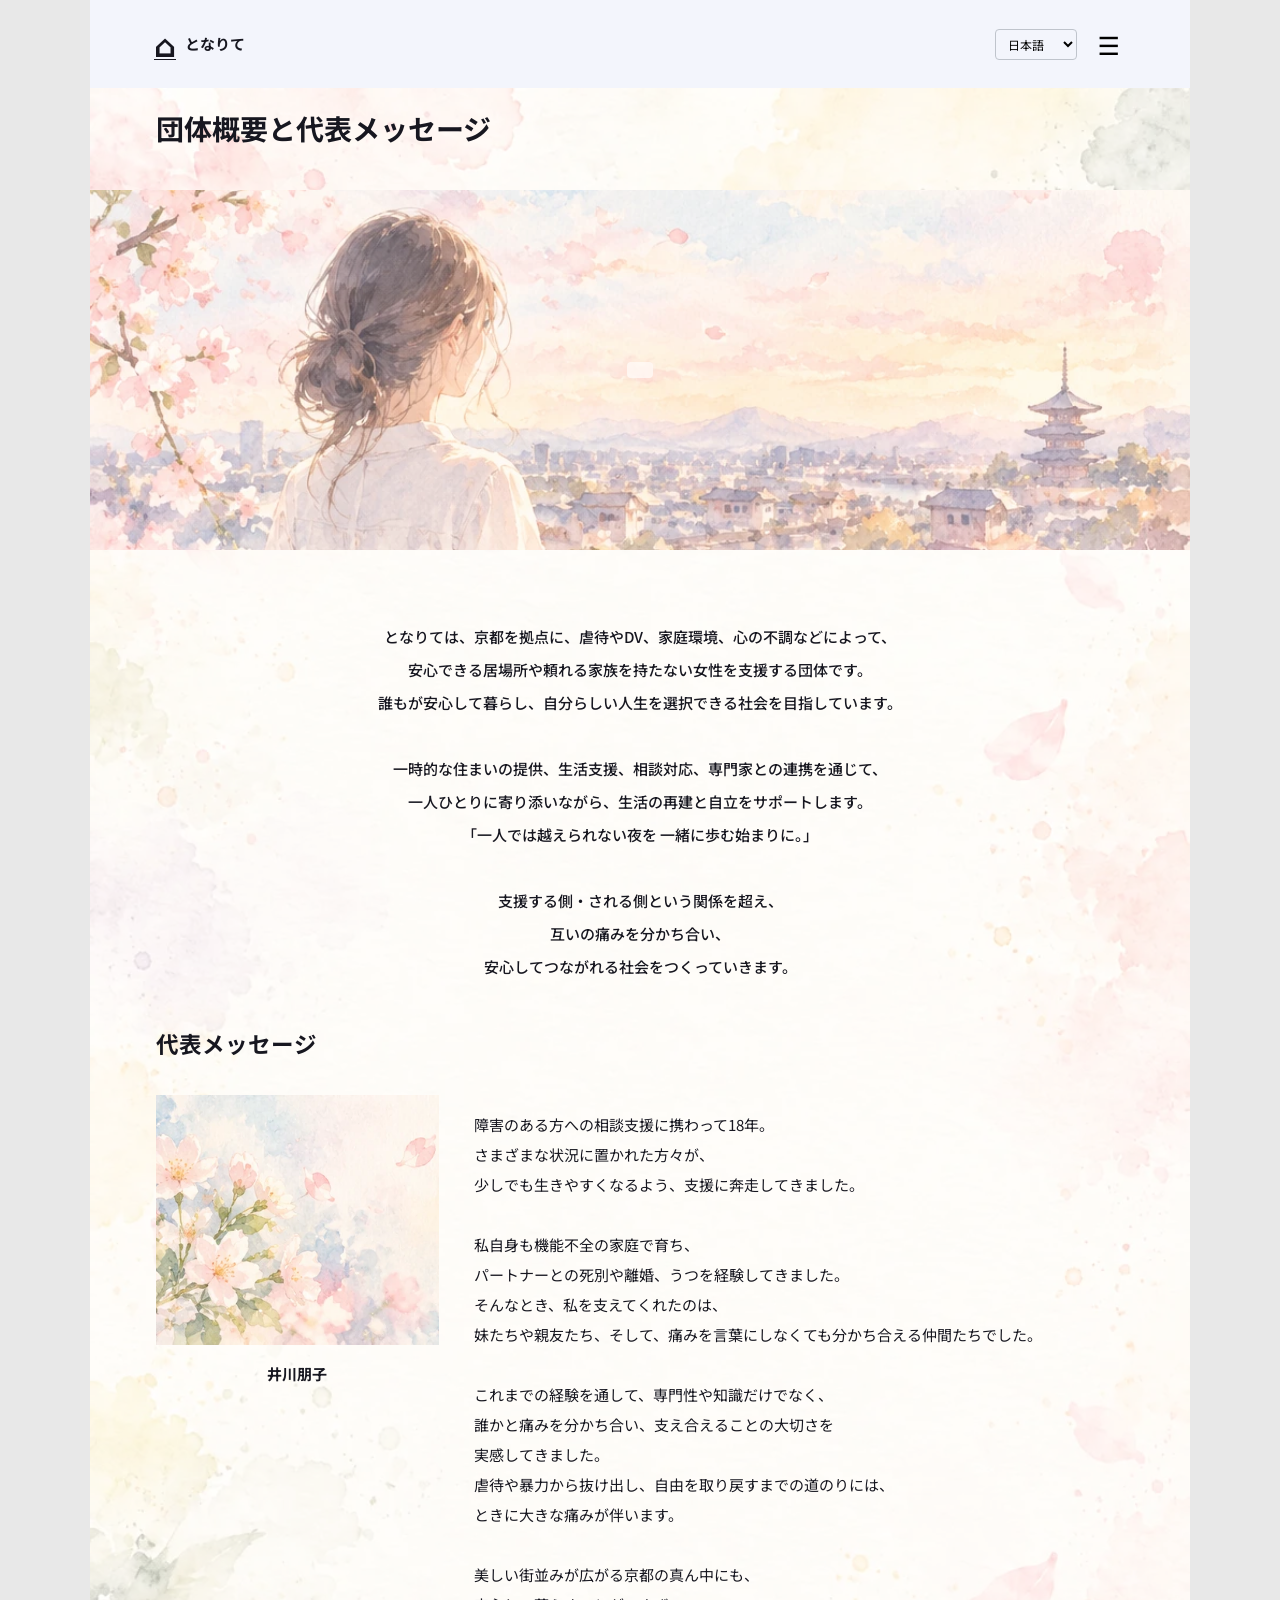
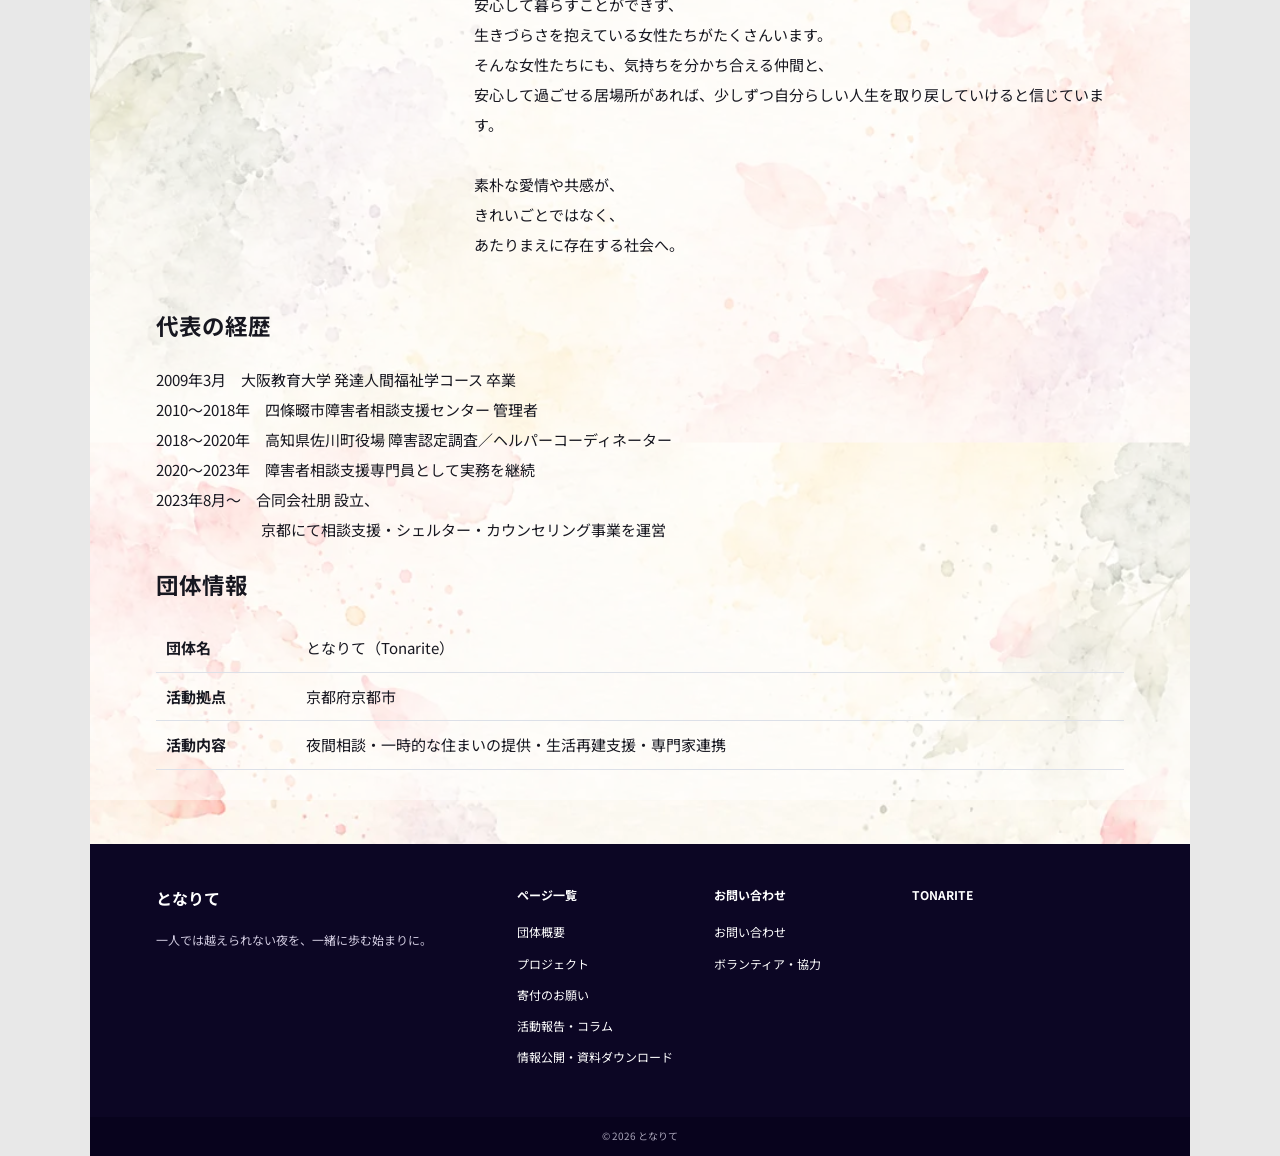
==== commit 8e4d0213: "Add files via upload" ====
--- a/about.html
+++ b/about.html
@@ -1,7 +1,7 @@
 <!doctype html>
 <html lang="ja"><head><meta charset="utf-8"><meta name="viewport" content="width=device-width,initial-scale=1"><meta name="description" content="となりて — 一人では越えられない夜を、一緒に歩む始まりに。"><title>団体概要 | となりて</title><link rel="stylesheet" href="style.css?v=20261030"></head>
 <body data-page="about">
-<header class="site-header"><a class="brand" href="index.html" aria-label="となりて ホーム"><span class="brand-icon">⌂</span><span>となりて</span></a><div class="header-actions"><label class="sr-only" for="lang">Language</label><select id="lang" aria-label="Language"><option value="ja">日本語</option><option value="en">English</option><option value="es">Español</option><option value="zh">中文</option></select><button class="menu-toggle" id="menu-toggle" aria-expanded="false" aria-controls="site-nav" aria-label="メニューを開く">☰</button></div><nav id="site-nav" class="site-nav" aria-label="主なメニュー"><a href="index.html" data-t="navHome">ホーム</a><a href="about.html" data-t="navAbout">団体概要</a><a href="projects.html" data-t="navProjects">プロジェクト</a><a href="donation.html" data-t="navDonate">寄付のお願い</a><a href="contact.html" data-t="navContact">お問い合わせ</a><a href="articles.html" class="nav-articles">活動報告・コラム</a><a href="disclosure.html" class="nav-disclosure">情報公開・資料</a></nav></header>
+<header class="site-header"><a class="brand" href="index.html" aria-label="となりて ホーム"><span class="brand-icon">⌂</span><span>となりて</span></a><div class="header-actions"><label class="sr-only" for="lang">Language</label><select id="lang" aria-label="Language"><option value="ja">日本語</option><option value="en">English</option><option value="es">Español</option><option value="zh">中文</option></select><button class="menu-toggle" id="menu-toggle" aria-expanded="false" aria-controls="site-nav" aria-label="メニューを開く">☰</button></div><nav id="site-nav" class="site-nav" aria-label="主なメニュー"><a href="index.html" data-t="navHome">ホーム</a><a href="about.html" data-t="navAbout">団体概要</a><a href="projects.html" data-t="navProjects">プロジェクト</a><a href="donation.html" data-t="navDonate">寄付のお願い</a><a href="contact.html" data-t="navContact">お問い合わせ</a><a href="articles.html" class="nav-articles">活動報告・コラム</a><a href="disclosure.html" class="nav-disclosure" data-disclosure-menu>情報公開・資料ダウンロード</a></nav></header>
 <main id="app"></main>
-<footer class="footer"><div class="footer-inner"><div><h2>となりて</h2><p data-t="footerLine">一人では越えられない夜を、一緒に歩む始まりに。</p></div><div><h3 data-t="footerExplore">ページ一覧</h3><a href="about.html" data-t="navAbout">団体概要</a><a href="projects.html" data-t="navProjects">プロジェクト</a><a href="donation.html" data-t="navDonate">寄付のお願い</a><a href="articles.html">活動報告・コラム</a><a href="disclosure.html" class="footer-disclosure">情報公開・資料</a></div><div><h3 data-t="footerSupport">お問い合わせ</h3><a href="contact.html" data-t="navContact">お問い合わせ</a><a href="contact.html?type=general" data-t="navVolunteer">ボランティア・協力</a></div><div><h3>TONARITE</h3></div></div><div class="copyright">© 2026 となりて</div></footer>
+<footer class="footer"><div class="footer-inner"><div><h2>となりて</h2><p data-t="footerLine">一人では越えられない夜を、一緒に歩む始まりに。</p></div><div><h3 data-t="footerExplore">ページ一覧</h3><a href="about.html" data-t="navAbout">団体概要</a><a href="projects.html" data-t="navProjects">プロジェクト</a><a href="donation.html" data-t="navDonate">寄付のお願い</a><a href="articles.html">活動報告・コラム</a><a href="disclosure.html" class="footer-disclosure" data-disclosure-menu>情報公開・資料ダウンロード</a></div><div><h3 data-t="footerSupport">お問い合わせ</h3><a href="contact.html" data-t="navContact">お問い合わせ</a><a href="contact.html?type=general" data-t="navVolunteer">ボランティア・協力</a></div><div><h3>TONARITE</h3></div></div><div class="copyright">© 2026 となりて</div></footer>
 <script src="script.js?v=20261030" defer></script></body></html>
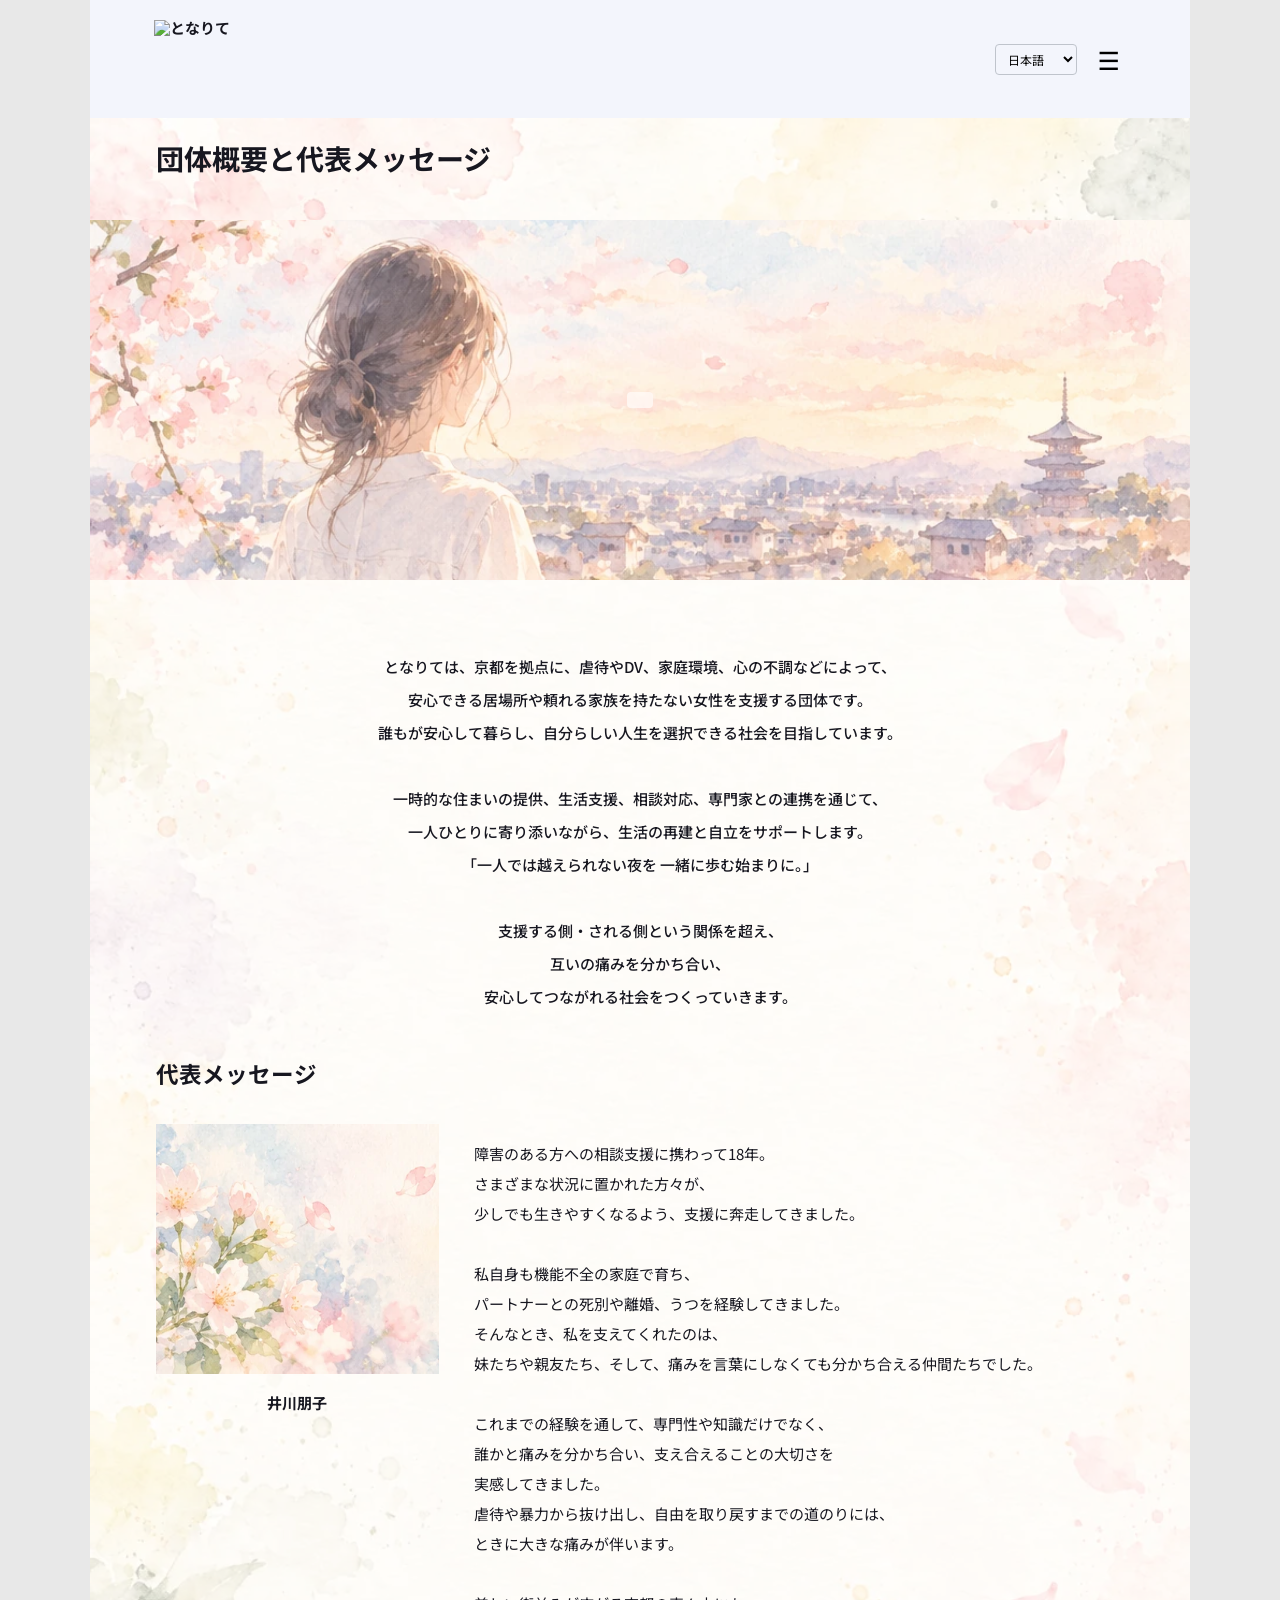
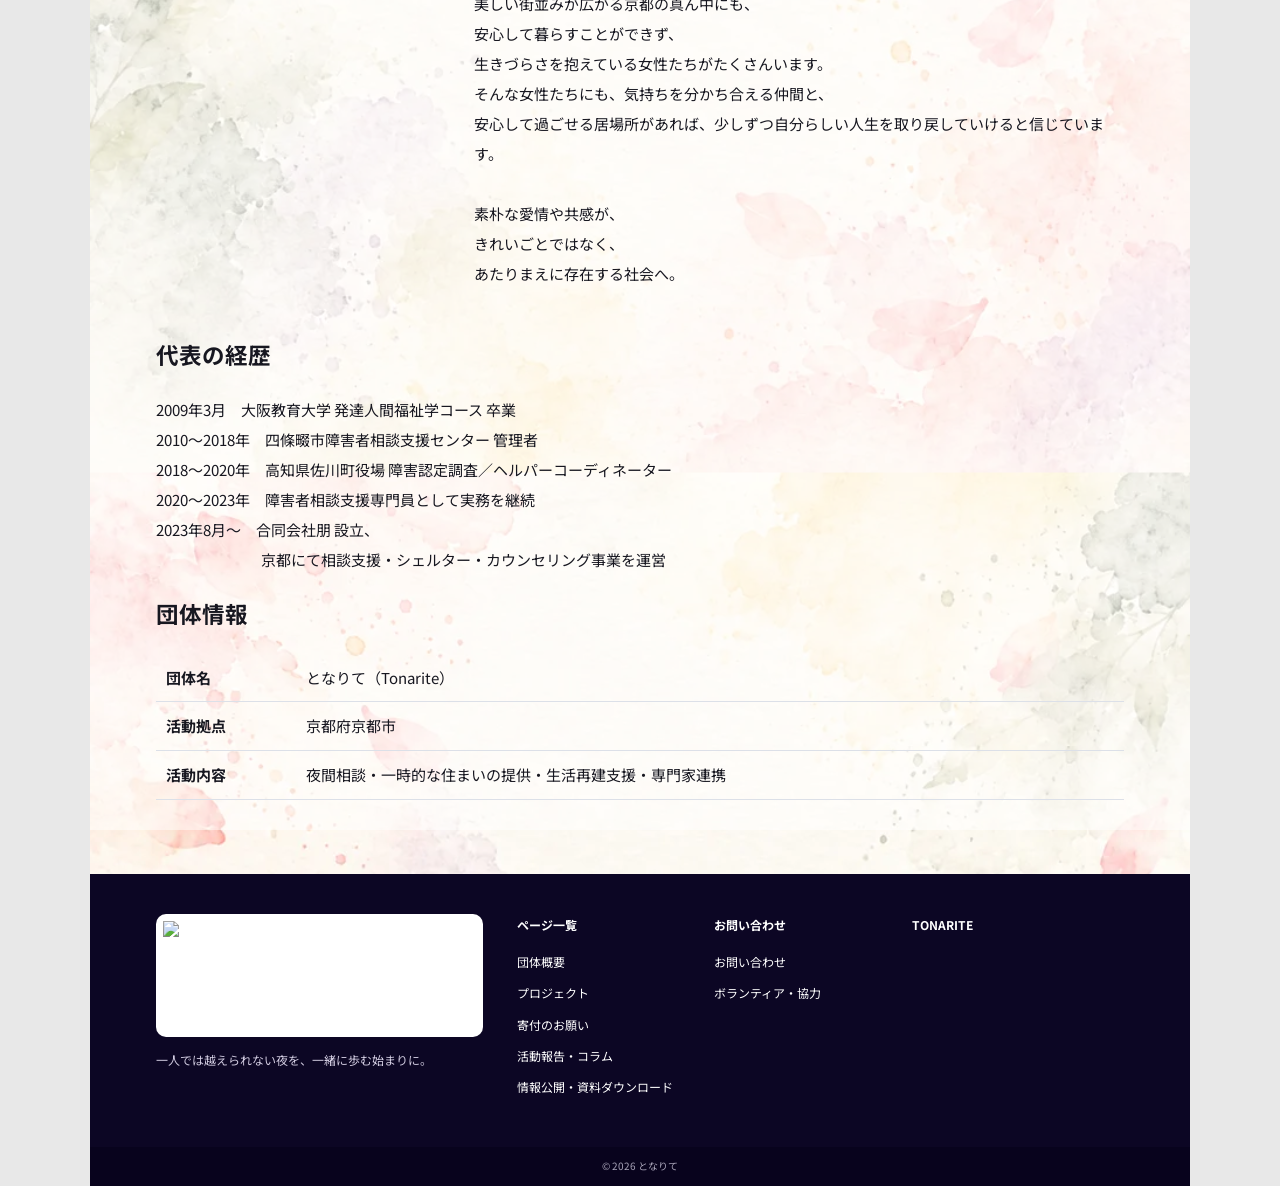
==== commit 0e8efd63: "Add files via upload" ====
--- a/about.html
+++ b/about.html
@@ -1,7 +1,7 @@
 <!doctype html>
-<html lang="ja"><head><meta charset="utf-8"><meta name="viewport" content="width=device-width,initial-scale=1"><meta name="description" content="となりて — 一人では越えられない夜を、一緒に歩む始まりに。"><title>団体概要 | となりて</title><link rel="stylesheet" href="style.css?v=20261030"></head>
+<html lang="ja"><head><meta charset="utf-8"><meta name="viewport" content="width=device-width,initial-scale=1"><meta name="description" content="となりて — 一人では越えられない夜を、一緒に歩む始まりに。"><title>団体概要 | となりて</title><link rel="stylesheet" href="style.css?v=20261030logo1"></head>
 <body data-page="about">
-<header class="site-header"><a class="brand" href="index.html" aria-label="となりて ホーム"><span class="brand-icon">⌂</span><span>となりて</span></a><div class="header-actions"><label class="sr-only" for="lang">Language</label><select id="lang" aria-label="Language"><option value="ja">日本語</option><option value="en">English</option><option value="es">Español</option><option value="zh">中文</option></select><button class="menu-toggle" id="menu-toggle" aria-expanded="false" aria-controls="site-nav" aria-label="メニューを開く">☰</button></div><nav id="site-nav" class="site-nav" aria-label="主なメニュー"><a href="index.html" data-t="navHome">ホーム</a><a href="about.html" data-t="navAbout">団体概要</a><a href="projects.html" data-t="navProjects">プロジェクト</a><a href="donation.html" data-t="navDonate">寄付のお願い</a><a href="contact.html" data-t="navContact">お問い合わせ</a><a href="articles.html" class="nav-articles">活動報告・コラム</a><a href="disclosure.html" class="nav-disclosure" data-disclosure-menu>情報公開・資料ダウンロード</a></nav></header>
+<header class="site-header"><a class="brand" href="index.html" aria-label="となりて ホーム"><img class="brand-logo" src="assets/tonarite-logo.png" alt="となりて" width="90" height="80"></a><div class="header-actions"><label class="sr-only" for="lang">Language</label><select id="lang" aria-label="Language"><option value="ja">日本語</option><option value="en">English</option><option value="es">Español</option><option value="zh">中文</option></select><button class="menu-toggle" id="menu-toggle" aria-expanded="false" aria-controls="site-nav" aria-label="メニューを開く">☰</button></div><nav id="site-nav" class="site-nav" aria-label="主なメニュー"><a href="index.html" data-t="navHome">ホーム</a><a href="about.html" data-t="navAbout">団体概要</a><a href="projects.html" data-t="navProjects">プロジェクト</a><a href="donation.html" data-t="navDonate">寄付のお願い</a><a href="contact.html" data-t="navContact">お問い合わせ</a><a href="articles.html" class="nav-articles">活動報告・コラム</a><a href="disclosure.html" class="nav-disclosure" data-disclosure-menu>情報公開・資料ダウンロード</a></nav></header>
 <main id="app"></main>
-<footer class="footer"><div class="footer-inner"><div><h2>となりて</h2><p data-t="footerLine">一人では越えられない夜を、一緒に歩む始まりに。</p></div><div><h3 data-t="footerExplore">ページ一覧</h3><a href="about.html" data-t="navAbout">団体概要</a><a href="projects.html" data-t="navProjects">プロジェクト</a><a href="donation.html" data-t="navDonate">寄付のお願い</a><a href="articles.html">活動報告・コラム</a><a href="disclosure.html" class="footer-disclosure" data-disclosure-menu>情報公開・資料ダウンロード</a></div><div><h3 data-t="footerSupport">お問い合わせ</h3><a href="contact.html" data-t="navContact">お問い合わせ</a><a href="contact.html?type=general" data-t="navVolunteer">ボランティア・協力</a></div><div><h3>TONARITE</h3></div></div><div class="copyright">© 2026 となりて</div></footer>
+<footer class="footer"><div class="footer-inner"><div><a class="footer-logo-link" href="index.html" aria-label="となりて ホーム"><img class="footer-logo" src="assets/tonarite-logo.png" alt="となりて" width="130" height="115"></a><p data-t="footerLine">一人では越えられない夜を、一緒に歩む始まりに。</p></div><div><h3 data-t="footerExplore">ページ一覧</h3><a href="about.html" data-t="navAbout">団体概要</a><a href="projects.html" data-t="navProjects">プロジェクト</a><a href="donation.html" data-t="navDonate">寄付のお願い</a><a href="articles.html">活動報告・コラム</a><a href="disclosure.html" class="footer-disclosure" data-disclosure-menu>情報公開・資料ダウンロード</a></div><div><h3 data-t="footerSupport">お問い合わせ</h3><a href="contact.html" data-t="navContact">お問い合わせ</a><a href="contact.html?type=general" data-t="navVolunteer">ボランティア・協力</a></div><div><h3>TONARITE</h3></div></div><div class="copyright">© 2026 となりて</div></footer>
 <script src="script.js?v=20261030" defer></script></body></html>
--- a/style.css
+++ b/style.css
@@ -70,3 +70,12 @@
 
 /* Information disclosure page — watercolor variant */
 .disclosure-section{padding-top:28px;padding-bottom:80px}.disclosure-lead{margin:0 auto 30px;max-width:780px;text-align:center;font-size:16px}.disclosure-grid{max-width:870px;margin:auto;display:grid;grid-template-columns:repeat(3,minmax(0,1fr));gap:18px}.disclosure-card{background:rgba(255,255,255,.86);border:1px solid #eee6df;box-shadow:0 9px 30px rgba(77,62,73,.07);border-radius:14px;padding:28px 20px;min-height:265px;display:flex;flex-direction:column}.disclosure-card h2{font-size:20px;line-height:1.5;margin:10px 0}.disclosure-card p{font-size:13px;color:#595963;line-height:1.8}.disclosure-overline{color:#8e997d;font-size:11px;letter-spacing:.08em;font-weight:700}.disclosure-card [data-pdf]{margin-top:auto;padding-top:14px}.disclosure-pending{font-size:13px;color:#797881;background:#f6f3ef;padding:9px 14px;display:inline-block;border-radius:4px}.disclosure-button{display:inline-block;padding:10px 13px;background:#0c0624;color:#fff;text-decoration:none;font-size:13px;font-weight:700;border-radius:4px}.disclosure-button:hover{background:#383050}@media(max-width:760px){.disclosure-grid{grid-template-columns:1fr}.disclosure-card{min-height:210px}.disclosure-section{padding-bottom:48px}}
+
+
+/* Tonarite approved house-and-hands logo on every page */
+.site-header .brand{display:inline-flex;align-items:center;flex-shrink:0;line-height:1;}
+.site-header .brand-logo{width:90px;height:78px;object-fit:contain;display:block;}
+.site-header{min-height:104px;}
+.footer-logo-link{display:inline-flex;align-items:center;justify-content:center;background:#fff;border-radius:10px;padding:7px;margin-bottom:14px;}
+.footer-logo{width:124px;height:109px;object-fit:contain;display:block;}
+@media(max-width:680px){.site-header{min-height:78px}.site-header .brand-logo{width:66px;height:62px}.footer-logo{width:100px;height:88px}}
